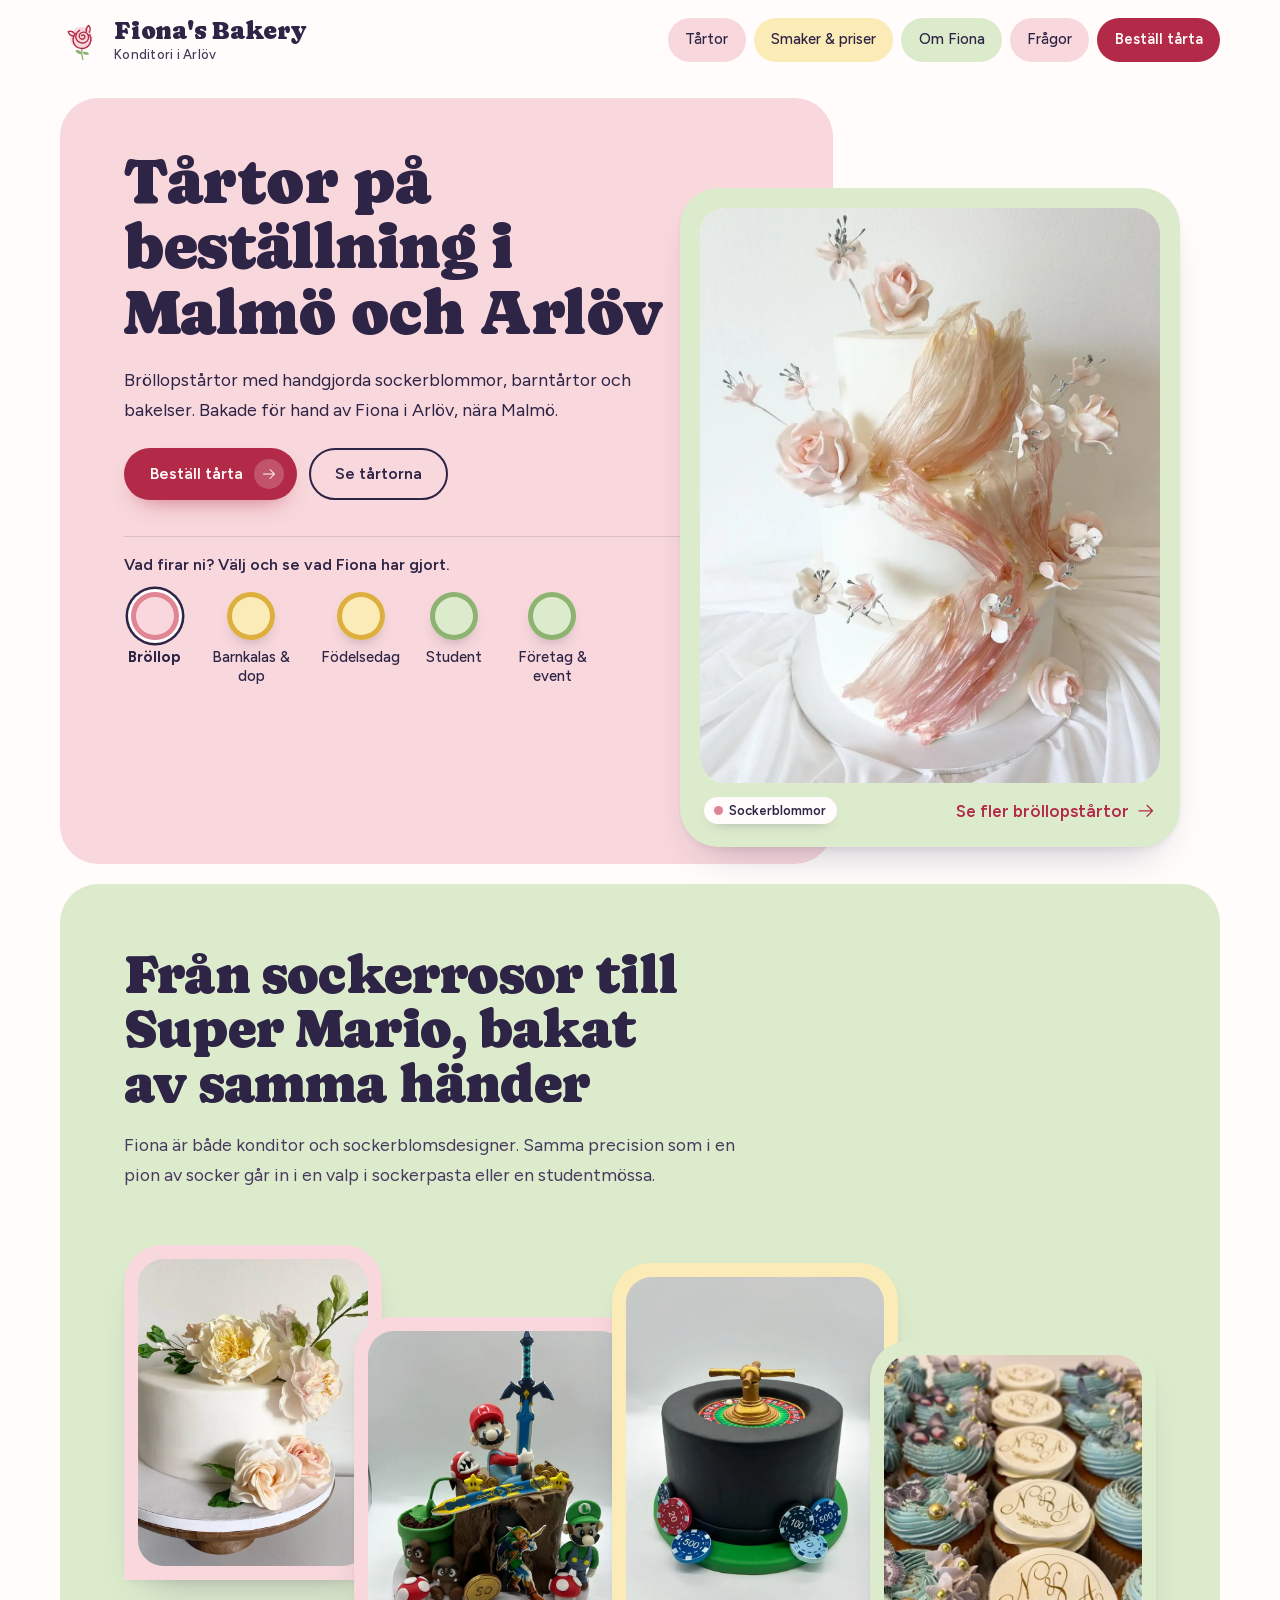
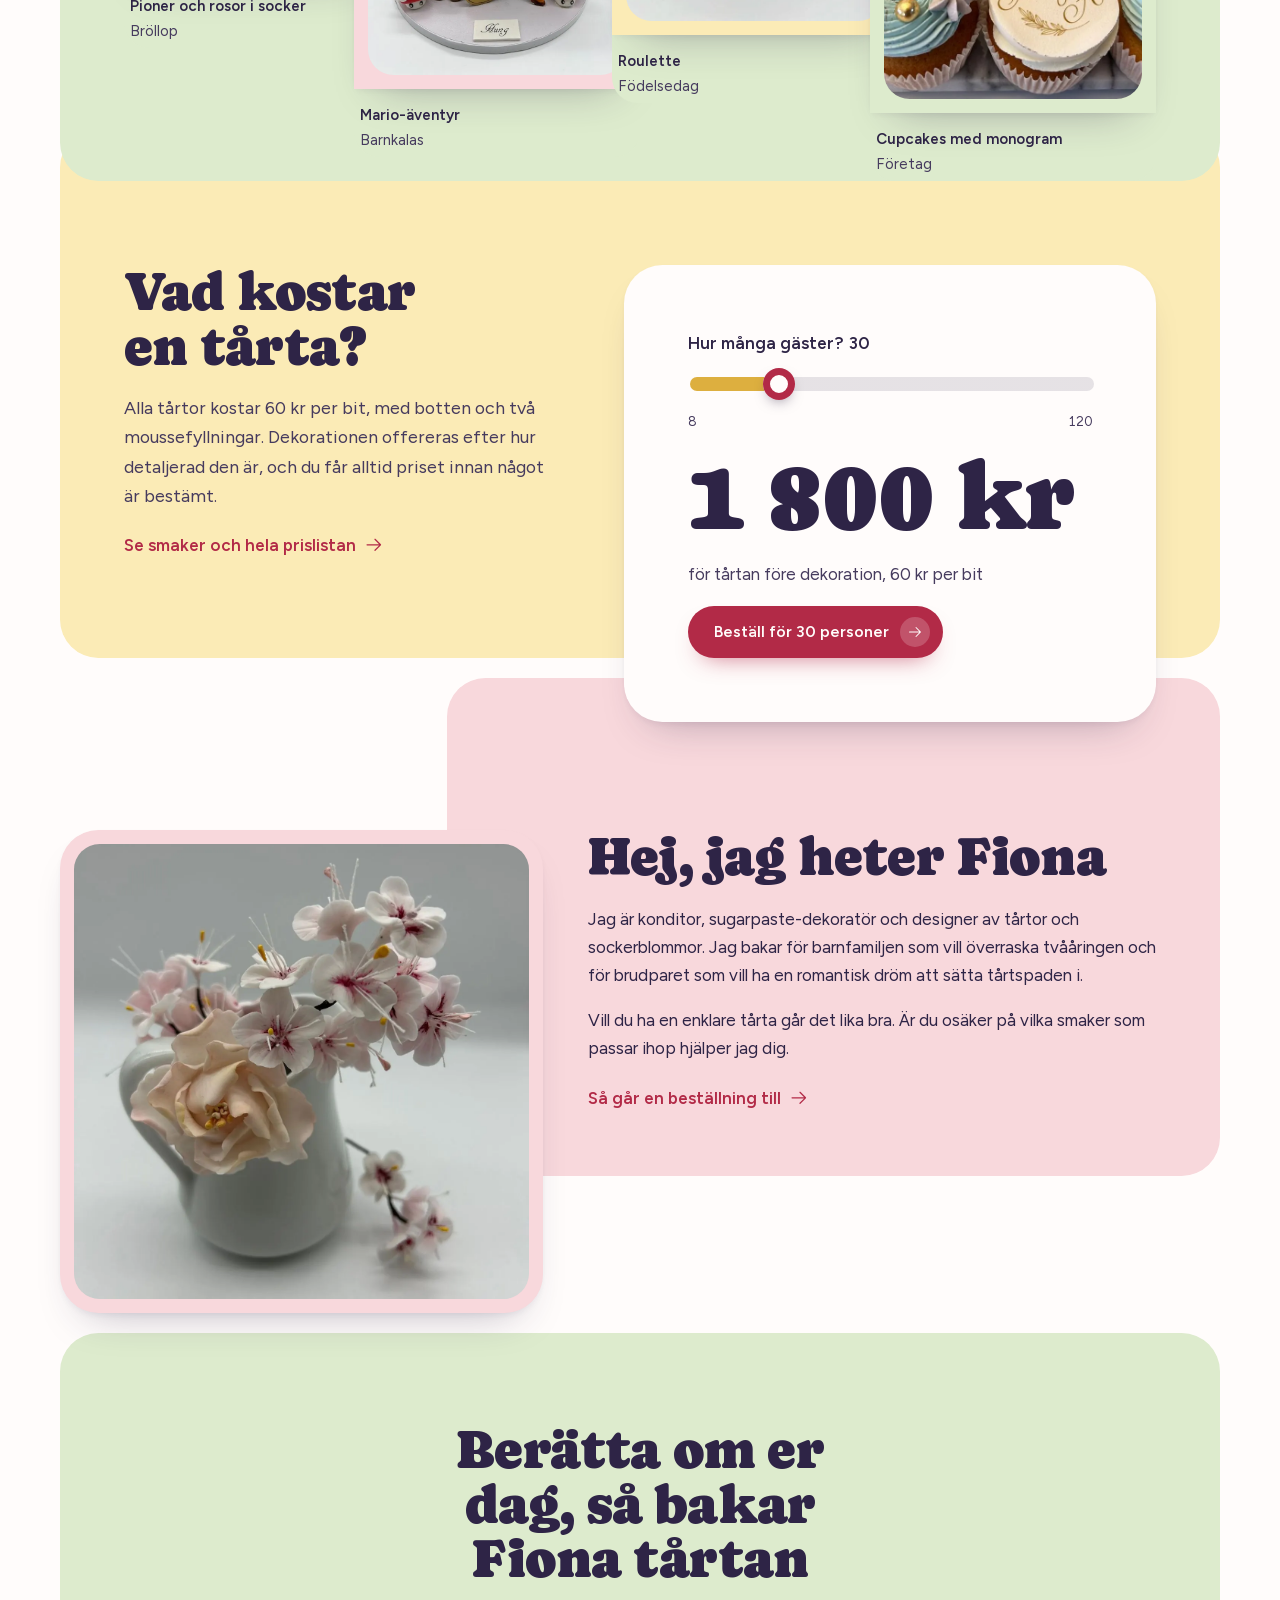
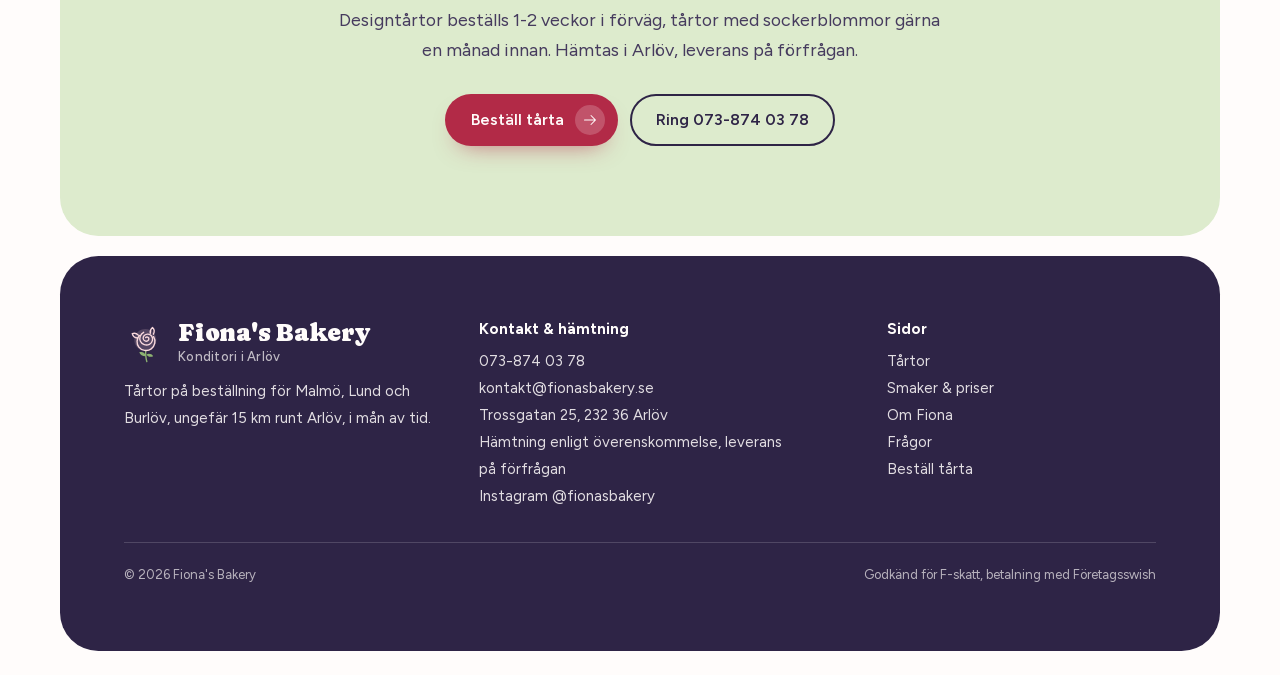
==== site/index.html @ 22844077 "Fiona's Bakery: sugarpaste redesign Static multi-page site (Swedish) for Fiona's Bakery in Arlöv: ho" ====
<!doctype html>
<html lang="sv">
<head>
<meta charset="utf-8">
<meta name="viewport" content="width=device-width, initial-scale=1, viewport-fit=cover">
<title>Tårtor på beställning i Malmö & Arlöv | Fiona's Bakery</title>
<meta name="description" content="Beställ tårta i Malmö och Arlöv. Bröllopstårtor med handgjorda sockerblommor, barntårtor, födelsedagstårtor, studenttårtor och cupcakes med logga. Från 60 kr/bit.">
<link rel="canonical" href="https://fionasbakery.se/">
<meta property="og:type" content="website">
<meta property="og:locale" content="sv_SE">
<meta property="og:site_name" content="Fiona's Bakery">
<meta property="og:title" content="Tårtor på beställning i Malmö & Arlöv | Fiona's Bakery">
<meta property="og:description" content="Beställ tårta i Malmö och Arlöv. Bröllopstårtor med handgjorda sockerblommor, barntårtor, födelsedagstårtor, studenttårtor och cupcakes med logga. Från 60 kr/bit.">
<meta property="og:image" content="https://fionasbakery.se/img/39.jpg">
<meta name="theme-color" content="#F8D8DC">
<link rel="icon" href="data:image/svg+xml,%3Csvg xmlns='http://www.w3.org/2000/svg' viewBox='0 0 64 64'%3E%3Ccircle cx='32' cy='30' r='26' fill='%23F8D8DC'/%3E%3Cpath d='M31.5 25.5c1.8-1.6 4.6-.6 4.7 1.8.1 2.6-3 4.2-5.6 3.2-3.2-1.2-3.6-5.6-1.2-8 3-3 8.4-2.6 10.8.8 2.8 4 1.2 9.8-3.2 12-4.8 2.4-11 .4-13.2-4.4-2.2-4.8 0-10.6 4.8-13M22.4 22.6c-4.2 4.6-4.6 12-.8 16.8 4.2 5.4 12.4 6.6 18 2.6 5.6-4 7-12 3.4-17.8' fill='none' stroke='%23B22A47' stroke-width='3' stroke-linecap='round'/%3E%3C/svg%3E">
<link rel="preload" href="fonts/caprasimo.woff2" as="font" type="font/woff2" crossorigin>
<link rel="stylesheet" href="css/style.css">
<script type="application/ld+json">{"@context": "https://schema.org", "@type": "Bakery", "name": "Fiona's Bakery", "description": "Konditori i Arlöv som bakar tårtor på beställning: bröllopstårtor med handgjorda sockerblommor, barntårtor, födelsedagstårtor, studenttårtor, cupcakes och cakepops.", "url": "https://fionasbakery.se/", "telephone": "+46738740378", "email": "kontakt@fionasbakery.se", "image": "https://fionasbakery.se/img/39.jpg", "founder": {"@type": "Person", "name": "Fiona Hua", "jobTitle": "Konditor och sockerblomsdesigner"}, "address": {"@type": "PostalAddress", "streetAddress": "Trossgatan 25", "postalCode": "232 36", "addressLocality": "Arlöv", "addressRegion": "Skåne län", "addressCountry": "SE"}, "areaServed": [{"@type": "City", "name": "Malmö"}, {"@type": "City", "name": "Lund"}, {"@type": "City", "name": "Arlöv"}, {"@type": "City", "name": "Burlöv"}], "priceRange": "60 kr/bit", "paymentAccepted": "Swish", "sameAs": ["https://www.instagram.com/fionasbakery/"]}</script>
</head>
<body>
<a class="skip" href="#main">Hoppa till innehållet</a>
<header class="site-head">
  <div class="wrap head-row">
    <a class="brand" href="index.html" aria-label="Fiona's Bakery, startsida"><svg class="rose-mark" viewBox="0 0 64 64" aria-hidden="true">
  <circle class="bloom" cx="31" cy="29" r="16"/>
  <path class="stem" d="M31.6 44.2c-.4 5.6.2 11.2 1.6 16.4"/>
  <path class="leaf" d="M32.2 52.6c-4.8.4-8.6-2-10-5.8 4.4-1.4 8.6.6 10 5.8zM32.6 50c3.8-1.6 7.8-.6 9.8 2.6-3.6 2-7.8 1-9.8-2.6z"/>
  <path class="petal" d="M31.5 25.5c1.8-1.6 4.6-.6 4.7 1.8.1 2.6-3 4.2-5.6 3.2-3.2-1.2-3.6-5.6-1.2-8 3-3 8.4-2.6 10.8.8 2.8 4 1.2 9.8-3.2 12-4.8 2.4-11 .4-13.2-4.4-2.2-4.8 0-10.6 4.8-13"/>
  <path class="petal" d="M22.4 22.6c-4.2 4.6-4.6 12-.8 16.8 4.2 5.4 12.4 6.6 18 2.6 5.6-4 7-12 3.4-17.8"/>
  <path class="petal" d="M42.8 20.6c1.8-3.6 1-7.4-1.4-9.6-2.6 2.2-3.8 5.4-3.2 8.6M19.6 26.2c-3.8-.4-6.8-3-7.6-6.4 3.2-1 6.6-.2 8.8 2.2"/>
</svg><span><b>Fiona's Bakery</b><small>Konditori i Arlöv</small></span></a>
    <button class="menu-btn" id="menuBtn" aria-expanded="false" aria-controls="tabs"><svg class="icon" aria-hidden="true" focusable="false" xmlns="http://www.w3.org/2000/svg" viewBox="0 0 256 256" fill="currentColor"><path d="M224,128a8,8,0,0,1-8,8H40a8,8,0,0,1,0-16H216A8,8,0,0,1,224,128ZM40,72H216a8,8,0,0,0,0-16H40a8,8,0,0,0,0,16ZM216,184H40a8,8,0,0,0,0,16H216a8,8,0,0,0,0-16Z"/></svg> Meny</button>
    <nav aria-label="Huvudmeny"><ul class="tabs" id="tabs"><li class="c-rose"><a href="tartor.html">Tårtor</a></li><li class="c-butter"><a href="smaker-priser.html">Smaker & priser</a></li><li class="c-pistachio"><a href="om-fiona.html">Om Fiona</a></li><li class="c-rose"><a href="fragor.html">Frågor</a></li><li class="c-rose"><a href="bestall.html" class="tab-order">Beställ tårta</a></li></ul></nav>
  </div>
</header>
<main id="main" tabindex="-1">

<div class="wrap">
  <div class="opening">
    <div class="words slab">
      <h1>Tårtor på beställning i Malmö och Arlöv</h1>
      <p class="lede measure">Bröllopstårtor med handgjorda sockerblommor, barntårtor och bakelser. Bakade för hand av Fiona i Arlöv, nära Malmö.</p>
      <div class="acts">
        <a class="btn btn-gel" href="bestall.html">Beställ tårta <span class="ico"><svg class="icon" aria-hidden="true" focusable="false" xmlns="http://www.w3.org/2000/svg" viewBox="0 0 256 256" fill="currentColor"><path d="M221.66,133.66l-72,72a8,8,0,0,1-11.32-11.32L196.69,136H40a8,8,0,0,1,0-16H196.69L138.34,61.66a8,8,0,0,1,11.32-11.32l72,72A8,8,0,0,1,221.66,133.66Z"/></svg></span></a>
        <a class="btn btn-line" href="tartor.html">Se tårtorna</a>
      </div>
      <div class="picker">
        <h2>Vad firar ni? Välj och se vad Fiona har gjort.</h2>
        <ul class="pots"><li><button type="button" class="pot c-rose" data-occ="brollop" aria-pressed="true"><i></i>Bröllop</button></li><li><button type="button" class="pot c-butter" data-occ="barn" aria-pressed="false"><i></i>Barnkalas & dop</button></li><li><button type="button" class="pot c-butter" data-occ="fest" aria-pressed="false"><i></i>Födelsedag</button></li><li><button type="button" class="pot c-pistachio" data-occ="student" aria-pressed="false"><i></i>Student</button></li><li><button type="button" class="pot c-pistachio" data-occ="bakelser" aria-pressed="false"><i></i>Företag & event</button></li></ul>
      </div>
    </div>
    <figure class="photo slab">
      <div class="frame">
        <img id="heroImg" data-k="39" src="img/39.webp" width="1280" height="1600" alt="Bröllopstårtor: sockerblommor från Fiona's Bakery" fetchpriority="high">
      </div>
      <figcaption class="see"><span class="tag c-rose" id="heroTag">Sockerblommor</span><a class="go" id="heroSee" href="tartor.html" data-filter="brollop"><span>Se fler bröllopstårtor</span><span class="ico"><svg class="icon" aria-hidden="true" focusable="false" xmlns="http://www.w3.org/2000/svg" viewBox="0 0 256 256" fill="currentColor"><path d="M221.66,133.66l-72,72a8,8,0,0,1-11.32-11.32L196.69,136H40a8,8,0,0,1,0-16H196.69L138.34,61.66a8,8,0,0,1,11.32-11.32l72,72A8,8,0,0,1,221.66,133.66Z"/></svg></span></a></figcaption>
    </figure>
  </div>
</div>

<section class="wrap" aria-labelledby="range-h">
 <div class="slab c-pistachio range-slab">
  <div class="range-head">
    <h2 id="range-h">Från sockerrosor till Super Mario, bakat av samma händer</h2>
    <p class="lede">Fiona är både konditor och sockerblomsdesigner. Samma precision som i en pion av socker går in i en valp i sockerpasta eller en studentmössa.</p>
  </div>
  <div class="range">
    <figure><div class="slab c-rose"><img src="img/02.webp" width="1000" height="968" alt="Bröllopstårta med pioner och rosor i socker" loading="lazy"></div><figcaption>Pioner och rosor i socker<span>Bröllop</span></figcaption></figure>
    <figure><div class="slab c-rose"><img src="img/16.webp" width="750" height="1000" alt="Barntårta med Mario-figurer i sockerpasta" loading="lazy"></div><figcaption>Mario-äventyr<span>Barnkalas</span></figcaption></figure>
    <figure><div class="slab c-butter"><img src="img/40.webp" width="800" height="1000" alt="Födelsedagstårta formad som ett roulettebord" loading="lazy"></div><figcaption>Roulette<span>Födelsedag</span></figcaption></figure>
    <figure><div class="slab c-pistachio"><img src="img/07.webp" width="1000" height="750" alt="Cupcakes med monogram till företagsevent" loading="lazy"></div><figcaption>Cupcakes med monogram<span>Företag</span></figcaption></figure>
  </div>
 </div>
</section>

<section class="wrap" aria-labelledby="calc-h">
 <div class="slab c-butter calc">
  <div>
    <h2 id="calc-h">Vad kostar en tårta?</h2>
    <p class="lede measure" style="margin-top:18px">Alla tårtor kostar 60 kr per bit, med botten och två moussefyllningar. Dekorationen offereras efter hur detaljerad den är, och du får alltid priset innan något är bestämt.</p>
    <p style="margin-top:20px"><a class="go" href="smaker-priser.html">Se smaker och hela prislistan <span class="ico"><svg class="icon" aria-hidden="true" focusable="false" xmlns="http://www.w3.org/2000/svg" viewBox="0 0 256 256" fill="currentColor"><path d="M221.66,133.66l-72,72a8,8,0,0,1-11.32-11.32L196.69,136H40a8,8,0,0,1,0-16H196.69L138.34,61.66a8,8,0,0,1,11.32-11.32l72,72A8,8,0,0,1,221.66,133.66Z"/></svg></span></a></p>
  </div>
  <div class="slab c-sugar lift meter">
    <label for="guests">Hur många gäster? <span class="num" id="guestsN">30</span></label>
    <input type="range" id="guests" min="8" max="120" step="1" value="30">
    <div class="scale num"><span>8</span><span>120</span></div>
    <div class="big" id="guestsKr" data-v="1800" aria-live="polite">1 800 kr</div>
    <p class="per">för tårtan före dekoration, 60 kr per bit</p>
    <div><a class="btn btn-gel" id="guestsGo" href="bestall.html"><span>Beställ för 30 personer</span> <span class="ico"><svg class="icon" aria-hidden="true" focusable="false" xmlns="http://www.w3.org/2000/svg" viewBox="0 0 256 256" fill="currentColor"><path d="M221.66,133.66l-72,72a8,8,0,0,1-11.32-11.32L196.69,136H40a8,8,0,0,1,0-16H196.69L138.34,61.66a8,8,0,0,1,11.32-11.32l72,72A8,8,0,0,1,221.66,133.66Z"/></svg></span></a></div>
  </div>
 </div>
</section>

<section class="wrap meet" aria-labelledby="meet-h">
  <div class="slab c-rose words">
    <h2 id="meet-h">Hej, jag heter Fiona</h2>
    <p class="measure">Jag är konditor, sugarpaste-dekoratör och designer av tårtor och sockerblommor. Jag bakar för barnfamiljen som vill överraska tvååringen och för brudparet som vill ha en romantisk dröm att sätta tårtspaden i.</p>
    <p class="measure">Vill du ha en enklare tårta går det lika bra. Är du osäker på vilka smaker som passar ihop hjälper jag dig.</p>
    <a class="go" href="om-fiona.html">Så går en beställning till <span class="ico"><svg class="icon" aria-hidden="true" focusable="false" xmlns="http://www.w3.org/2000/svg" viewBox="0 0 256 256" fill="currentColor"><path d="M221.66,133.66l-72,72a8,8,0,0,1-11.32-11.32L196.69,136H40a8,8,0,0,1,0-16H196.69L138.34,61.66a8,8,0,0,1,11.32-11.32l72,72A8,8,0,0,1,221.66,133.66Z"/></svg></span></a>
  </div>
  <div class="photo slab c-rose"><img src="img/13.webp" width="1200" height="1600" alt="Körsbärsgren och ros formade i socker av Fiona" loading="lazy"></div>
</section>

<section class="wrap close" aria-labelledby="close-h">
  <div class="slab c-pistachio">
    <h2 id="close-h">Berätta om er dag, så bakar Fiona tårtan</h2>
    <p class="lede">Designtårtor beställs 1-2 veckor i förväg, tårtor med sockerblommor gärna en månad innan. Hämtas i Arlöv, leverans på förfrågan.</p>
    <div class="acts"><a class="btn btn-gel" href="bestall.html">Beställ tårta <span class="ico"><svg class="icon" aria-hidden="true" focusable="false" xmlns="http://www.w3.org/2000/svg" viewBox="0 0 256 256" fill="currentColor"><path d="M221.66,133.66l-72,72a8,8,0,0,1-11.32-11.32L196.69,136H40a8,8,0,0,1,0-16H196.69L138.34,61.66a8,8,0,0,1,11.32-11.32l72,72A8,8,0,0,1,221.66,133.66Z"/></svg></span></a><a class="btn btn-line" href="tel:+46738740378">Ring 073-874 03 78</a></div>
  </div>
</section>

</main>
<footer class="wrap site-foot">
  <div class="slab">
    <div>
      <a class="brand" href="index.html"><svg class="rose-mark" viewBox="0 0 64 64" aria-hidden="true">
  <circle class="bloom" cx="31" cy="29" r="16"/>
  <path class="stem" d="M31.6 44.2c-.4 5.6.2 11.2 1.6 16.4"/>
  <path class="leaf" d="M32.2 52.6c-4.8.4-8.6-2-10-5.8 4.4-1.4 8.6.6 10 5.8zM32.6 50c3.8-1.6 7.8-.6 9.8 2.6-3.6 2-7.8 1-9.8-2.6z"/>
  <path class="petal" d="M31.5 25.5c1.8-1.6 4.6-.6 4.7 1.8.1 2.6-3 4.2-5.6 3.2-3.2-1.2-3.6-5.6-1.2-8 3-3 8.4-2.6 10.8.8 2.8 4 1.2 9.8-3.2 12-4.8 2.4-11 .4-13.2-4.4-2.2-4.8 0-10.6 4.8-13"/>
  <path class="petal" d="M22.4 22.6c-4.2 4.6-4.6 12-.8 16.8 4.2 5.4 12.4 6.6 18 2.6 5.6-4 7-12 3.4-17.8"/>
  <path class="petal" d="M42.8 20.6c1.8-3.6 1-7.4-1.4-9.6-2.6 2.2-3.8 5.4-3.2 8.6M19.6 26.2c-3.8-.4-6.8-3-7.6-6.4 3.2-1 6.6-.2 8.8 2.2"/>
</svg><span><b>Fiona's Bakery</b><small>Konditori i Arlöv</small></span></a>
      <p style="margin-top:14px;max-width:26em">Tårtor på beställning för Malmö, Lund och Burlöv, ungefär 15 km runt Arlöv, i mån av tid.</p>
    </div>
    <div><h2>Kontakt &amp; hämtning</h2><p><a href="tel:+46738740378">073-874 03 78</a><br><a href="mailto:kontakt@fionasbakery.se">kontakt@fionasbakery.se</a><br>Trossgatan 25, 232 36 Arlöv<br>Hämtning enligt överenskommelse, leverans på förfrågan<br><a href="https://www.instagram.com/fionasbakery/" rel="noopener" target="_blank">Instagram @fionasbakery</a></p></div>
    <div><h2>Sidor</h2><p><a href="tartor.html">Tårtor</a><br><a href="smaker-priser.html">Smaker & priser</a><br><a href="om-fiona.html">Om Fiona</a><br><a href="fragor.html">Frågor</a><br><a href="bestall.html">Beställ tårta</a></p></div>
    <p class="fine"><span>© 2026 Fiona's Bakery</span><span>Godkänd för F-skatt, betalning med Företagsswish</span></p>
  </div>
</footer>
<script src="js/main.js" defer></script>
</body>
</html>
---- site/css/style.css ----
/* Fiona's Bakery: sugarpaste world.
   Grounds are rolled paste slabs; type and actions are deep gel colour. */
@font-face{font-family:"Caprasimo";src:url(../fonts/caprasimo.woff2) format("woff2");font-weight:400;font-style:normal;font-display:swap}
@font-face{font-family:"Figtree";src:url(../fonts/figtree.woff2) format("woff2");font-weight:400 700;font-style:normal;font-display:swap}
@font-face{font-family:"Figtree";src:url(../fonts/figtree-italic.woff2) format("woff2");font-weight:400;font-style:italic;font-display:swap}
:root{
  color-scheme:light;
  /* paste slabs */
  --sugar:#FFFCFB;
  --rose:#F8D8DC;
  --butter:#FBEBB6;
  --pistachio:#DDEBCD;
  /* gel rings (a deeper drop of each paste) */
  --rose-gel:#E08595;
  --butter-gel:#DDAF3F;
  --pistachio-gel:#8DB272;
  /* ink and action */
  --plum:#2E2446;
  --plum-soft:#463B5E;
  --berry:#B22A47;
  --berry-deep:#8E1C36;
  --line:rgba(46,36,70,.14);
  --lift:0 22px 44px -26px rgba(46,36,70,.38), 0 3px 8px -4px rgba(46,36,70,.12);

  --display:"Caprasimo","Cooper Black","Georgia",serif;
  --text:"Figtree","Avenir Next","Segoe UI",system-ui,sans-serif;

  --r-slab:clamp(22px,3vw,40px);
  --r-inner:clamp(16px,2vw,26px);
  --gutter:clamp(16px,4vw,40px);
  --max:1240px;
  --ease:cubic-bezier(.16,1,.3,1);
  --tint:var(--rose);
  --tint-2:var(--pistachio);
  --fs-caption:.82rem;
  --fs-small:.94rem;
  --fs-subtitle:1.3rem;
  --r-field:14px;
  --r-layer:18px;
}
*,*::before,*::after{box-sizing:border-box}
[hidden]{display:none!important}
html{background:var(--sugar);scroll-behavior:smooth;scrollbar-color:var(--rose-gel) var(--sugar);-webkit-text-size-adjust:100%}
body{margin:0;background:var(--sugar);color:var(--plum);font:400 17px/1.65 var(--text);-webkit-font-smoothing:antialiased;caret-color:var(--berry)}
::selection{background:var(--rose);color:var(--plum)}
img{max-width:100%;height:auto;display:block}
a{color:var(--berry);text-underline-offset:.22em;text-decoration-thickness:1.5px}
a:hover{color:var(--berry-deep)}
:focus-visible{outline:2.5px solid var(--berry);outline-offset:3px;border-radius:6px}
h1,h2,h3{font-family:var(--display);font-weight:400;line-height:1.02;letter-spacing:-.015em;margin:0;text-wrap:balance;color:var(--plum)}
h1{font-size:clamp(2.6rem,6.2vw,5.4rem)}
h2{font-size:clamp(2rem,4.2vw,3.4rem)}
h3{font-size:clamp(1.35rem,2vw,1.7rem)}
p{margin:0;text-wrap:pretty}
.wrap{max-width:var(--max);margin-inline:auto;padding-inline:var(--gutter)}
.measure{max-width:36em}
.lede{font-size:clamp(1.06rem,1.4vw,1.2rem);color:var(--plum-soft)}
.num{font-variant-numeric:tabular-nums}
.icon{width:1.15em;height:1.15em;flex:none;fill:currentColor}
.sr{position:absolute;width:1px;height:1px;overflow:hidden;clip:rect(0 0 0 0);white-space:nowrap}

/* ---------- actions ---------- */
.btn{display:inline-flex;align-items:center;gap:.6em;font:600 1rem/1 var(--text);text-decoration:none;border-radius:999px;padding:1em 1.5em;border:2px solid transparent;cursor:pointer;transition:background-color .3s var(--ease),color .3s var(--ease),transform .3s var(--ease),box-shadow .3s var(--ease)}
.btn-gel{background:var(--berry);color:var(--sugar);box-shadow:0 12px 24px -14px rgba(178,42,71,.7)}
.btn-gel:hover{background:var(--berry-deep);color:var(--sugar);transform:translateY(-2px)}
.btn-line{background:transparent;color:var(--plum);border-color:var(--plum)}
.btn-line:hover{background:var(--plum);color:var(--sugar)}
.btn:disabled{opacity:.5;cursor:not-allowed;transform:none}
.btn .ico{display:grid;place-items:center;width:30px;height:30px;margin:-.45em -.8em -.45em .1em;border-radius:50%;background:rgba(255,252,251,.2);transition:transform .45s var(--ease),background-color .3s var(--ease)}
.btn .ico .icon{width:16px;height:16px}
.btn-line .ico{background:rgba(46,36,70,.08)}
.btn-line:hover .ico{background:rgba(255,252,251,.2)}
.btn:hover .ico{transform:translateX(2px) scale(1.06)}
.btn:active{transform:translateY(1px) scale(.98)}
.pot:active i{transform:scale(.94)}
.chip:active,.tabs a:active,.stepper button:active{transform:scale(.96)}
.go{display:inline-flex;align-items:center;gap:.45em;font-weight:600;text-decoration:none}
.go .ico{display:inline-grid}
.go:hover .ico{transform:translateX(3px)}
.go .ico{transition:transform .3s var(--ease)}

/* ---------- header ---------- */
.site-head{position:relative;z-index:30;padding-top:18px}
.head-row{display:flex;align-items:center;justify-content:space-between;gap:20px}
.brand{display:flex;align-items:center;gap:10px;text-decoration:none;color:var(--plum)}
.brand svg{width:44px;height:44px;flex:none}
.brand b{font:400 1.55rem/1 var(--display);letter-spacing:-.01em;display:block}
.brand small{display:block;font:500 var(--fs-caption)/1 var(--text);color:var(--plum-soft);margin-top:4px;letter-spacing:.02em}
.rose-mark .petal{fill:none;stroke:var(--berry);stroke-width:2;stroke-linecap:round;stroke-linejoin:round}
.rose-mark .leaf{fill:var(--pistachio-gel);stroke:none}
.rose-mark .stem{fill:none;stroke:var(--pistachio-gel);stroke-width:2;stroke-linecap:round}
.rose-mark .bloom{fill:var(--rose)}
.tabs{display:flex;align-items:center;gap:8px;list-style:none;margin:0;padding:0}
.tabs li{display:flex}
.tabs a{display:flex;align-items:center;min-height:44px;text-decoration:none;color:var(--plum);font-weight:500;font-size:var(--fs-small);line-height:1;padding:.8em 1.15em;border-radius:999px;background:var(--c,var(--sugar));transition:box-shadow .25s var(--ease),transform .25s var(--ease)}
.tabs a:hover{box-shadow:inset 0 0 0 2px var(--g);transform:translateY(-1px)}
.tabs a[aria-current="page"]{box-shadow:inset 0 0 0 2.5px var(--g);font-weight:700}
.tabs .tab-order{background:var(--berry);color:var(--sugar);font-weight:600}
.tabs .tab-order:hover{background:var(--berry-deep);box-shadow:none}
.tabs .tab-order[aria-current="page"]{background:var(--berry-deep);box-shadow:inset 0 0 0 2.5px var(--rose)}
.menu-btn{display:none;align-items:center;gap:8px;background:var(--sugar);border:0;box-shadow:var(--lift);border-radius:999px;padding:.75em 1.1em;font:600 var(--fs-small) var(--text);color:var(--plum);cursor:pointer}
@media (max-width:900px){
  .menu-btn{display:inline-flex}
  .tabs{display:none;position:absolute;left:var(--gutter);right:var(--gutter);top:calc(100% + 10px);flex-direction:column;align-items:stretch;border-radius:var(--r-slab);padding:12px;background:var(--sugar);box-shadow:var(--lift)}
  .tabs li{display:block}
  .tabs.open{display:flex}
  .tabs a{padding:.9em 1.1em;font-size:1.05rem}
}

/* ---------- slabs ---------- */
.slab{background:var(--c,var(--rose));border-radius:var(--r-slab);padding:clamp(24px,5vw,64px);position:relative}
.slab.lift{box-shadow:var(--lift)}
.c-rose{--c:var(--rose);--g:var(--rose-gel)}
.c-butter{--c:var(--butter);--g:var(--butter-gel)}
.c-pistachio{--c:var(--pistachio);--g:var(--pistachio-gel)}
.c-sugar{--c:var(--sugar);--g:var(--plum)}
section{margin-block:clamp(12px,1.6vw,20px)}
.seam-top{margin-top:clamp(12px,1.6vw,20px)}

/* ---------- colour pots ---------- */
.pots{display:flex;flex-wrap:wrap;gap:10px 18px;list-style:none;margin:0;padding:0}
.pot{display:flex;flex-direction:column;align-items:center;gap:8px;background:none;border:0;padding:4px;cursor:pointer;font:500 var(--fs-small)/1.25 var(--text);color:var(--plum);text-align:center;max-width:96px}
.pot i{display:block;width:48px;height:48px;border-radius:50%;background:var(--c);box-shadow:inset 0 0 0 5px var(--g),0 8px 16px -10px rgba(46,36,70,.5);transition:transform .35s var(--ease),box-shadow .35s var(--ease)}
.pot:hover i{transform:translateY(-3px)}
.pot[aria-pressed="true"] i,.pot input:checked+i{box-shadow:inset 0 0 0 5px var(--g),0 0 0 3px var(--sugar),0 0 0 5.5px var(--plum)}
.pot[aria-pressed="true"],.pot:has(input:checked){font-weight:700}
.pot input{position:absolute;opacity:0;pointer-events:none}
.pot:has(input:focus-visible) i{outline:2.5px solid var(--berry);outline-offset:6px}

/* ---------- tags ---------- */
.tag{display:inline-flex;align-items:center;gap:6px;background:var(--sugar);color:var(--plum);font:600 var(--fs-caption)/1 var(--text);padding:.55em .8em;border-radius:999px;box-shadow:0 6px 14px -10px rgba(46,36,70,.6)}
.tag::before{content:"";width:9px;height:9px;border-radius:50%;background:var(--g,var(--rose-gel))}

/* ---------- HOME: opening ---------- */
.opening{margin-top:clamp(20px,3vw,36px);display:grid;grid-template-columns:repeat(12,1fr);align-items:start}
.opening .words{grid-column:1 / span 8;min-width:0;grid-row:1;background:var(--tint);transition:background-color .7s var(--ease);padding:clamp(28px,5vw,64px);padding-right:calc(clamp(28px,4vw,56px) + 12%);padding-top:clamp(28px,4vw,52px);padding-bottom:clamp(24px,3vw,36px);min-height:100%}
.opening h1{margin-bottom:20px;font-size:clamp(2.5rem,5vw,4.4rem)}
.opening .lede{color:var(--plum)}
.opening .acts{display:flex;flex-wrap:wrap;gap:12px;margin-top:24px}
.opening .facts{display:flex;flex-wrap:wrap;gap:6px 22px;margin-top:26px;font-weight:500;font-size:var(--fs-small)}
.opening .facts span{display:inline-flex;align-items:center;gap:7px}
.opening .picker{margin-top:clamp(24px,3vw,36px);padding-top:18px;border-top:1.5px solid rgba(46,36,70,.14)}
.opening .picker h2{font:600 1rem/1.2 var(--text);letter-spacing:0;margin-bottom:14px}
.opening .photo{grid-column:7 / span 6;grid-row:1;margin-top:clamp(48px,7vw,96px);background:var(--tint-2);transition:background-color .7s var(--ease);padding:clamp(12px,1.6vw,20px);box-shadow:var(--lift);z-index:2}
.opening .photo .frame{position:relative;border-radius:var(--r-inner);overflow:hidden;aspect-ratio:4/5;background:var(--sugar)}
.opening .photo img{position:absolute;inset:0;width:100%;height:100%;object-fit:cover;transition:opacity .6s var(--ease),transform 1.2s var(--ease)}
.opening .photo img.out{opacity:0;transform:scale(1.03)}
.opening .photo .see{display:flex;justify-content:space-between;align-items:center;flex-wrap:wrap;gap:10px;padding:14px 4px 2px;font-weight:600}
@media (max-width:900px){
  .opening{grid-template-columns:minmax(0,1fr)}
  .opening .words{grid-column:1;padding-right:clamp(24px,5vw,64px);padding-bottom:120px}
  .opening .photo{grid-column:1;grid-row:2;margin:-96px 8% 0;max-width:520px;justify-self:center;width:84%}
}

/* ---------- HOME: range ---------- */
.range-slab{z-index:3;padding-bottom:0}
.range-head{display:grid;gap:18px;max-width:40rem;margin-bottom:clamp(32px,5vw,56px)}
.range{display:grid;grid-template-columns:repeat(4,minmax(0,1fr));align-items:start;margin-bottom:-72px}
.range figure{margin:0;position:relative}
.range figure:nth-child(1){z-index:1}
.range figure:nth-child(2){margin-top:72px;margin-left:-28px;z-index:2}
.range figure:nth-child(3){margin-top:18px;margin-left:-28px;z-index:3}
.range figure:nth-child(4){margin-top:96px;margin-left:-28px;z-index:4}
.range .slab{padding:14px;box-shadow:var(--lift)}
.range img{border-radius:var(--r-inner);aspect-ratio:3/4;object-fit:cover;width:100%}
.range figcaption{padding:14px 6px 4px;font-weight:600;font-size:var(--fs-small);background:var(--c);border-radius:0 0 var(--r-inner) var(--r-inner)}
.range figure .slab{border-radius:var(--r-slab) var(--r-slab) 0 0}
.range figcaption span{display:block;font-weight:400;color:var(--plum-soft);font-size:var(--fs-small)}
@media (max-width:900px){
  .range-head{grid-template-columns:minmax(0,1fr)}
  .range{grid-template-columns:1fr 1fr;gap:16px}
  .range figure:nth-child(n){margin:0}
  .range figure:nth-child(even){margin-top:40px}
}

/* ---------- HOME: slice calculator ---------- */
.calc{display:grid;grid-template-columns:.9fr 1.1fr;gap:clamp(28px,5vw,72px);align-items:start;padding-top:calc(clamp(24px,5vw,64px) + 72px);z-index:2}
.calc .meter{display:grid;gap:18px;margin-bottom:calc(-1 * clamp(96px,10vw,140px))}
.calc label{font-weight:600}
.big{font:400 clamp(3.4rem,9vw,6rem)/.95 var(--display);letter-spacing:-.02em;font-variant-numeric:tabular-nums}
.big small{font:600 1rem var(--text);letter-spacing:0;margin-left:.3em;color:var(--plum-soft)}
.calc .per{color:var(--plum-soft)}
input[type=range]{-webkit-appearance:none;appearance:none;width:100%;height:14px;border-radius:999px;background:linear-gradient(to right,var(--butter-gel) var(--p,25%),rgba(46,36,70,.12) var(--p,25%));outline-offset:6px}
input[type=range]::-webkit-slider-thumb{-webkit-appearance:none;width:32px;height:32px;border-radius:50%;background:var(--sugar);box-shadow:inset 0 0 0 7px var(--berry),0 6px 14px -6px rgba(46,36,70,.6);cursor:grab}
input[type=range]::-moz-range-thumb{width:32px;height:32px;border:0;border-radius:50%;background:var(--sugar);box-shadow:inset 0 0 0 7px var(--berry),0 6px 14px -6px rgba(46,36,70,.6);cursor:grab}
.calc .meter .scale{display:flex;justify-content:space-between;font-size:var(--fs-caption);color:var(--plum-soft)}
@media (max-width:900px){.calc{grid-template-columns:minmax(0,1fr)}}

/* ---------- HOME: Fiona ---------- */
.meet{display:grid;grid-template-columns:repeat(12,minmax(0,1fr));align-items:start}
.meet .words{grid-column:5 / span 8;grid-row:1;padding-left:calc(clamp(24px,5vw,64px) + 10%);padding-top:calc(clamp(24px,5vw,64px) + clamp(96px,10vw,140px) - 40px)}
.meet .words p+p{margin-top:1em}
.meet .words h2{margin-bottom:20px}
.meet .photo{grid-column:1 / span 5;margin-top:calc(clamp(96px,10vw,140px) + 24px);grid-row:1;z-index:2;background:var(--c);padding:14px;box-shadow:var(--lift)}
.meet .photo img{border-radius:var(--r-inner);aspect-ratio:1;object-fit:cover;width:100%}
.meet .go{margin-top:22px}
@media (max-width:900px){.calc{padding-top:calc(clamp(24px,5vw,64px) + 64px)}.calc .meter{margin-bottom:-64px}.meet{grid-template-columns:minmax(0,1fr)}.meet .words{grid-column:1;padding-left:clamp(24px,5vw,64px);padding-top:calc(clamp(24px,5vw,64px) + 64px);padding-bottom:110px}.meet .photo{grid-column:1;grid-row:2;margin:-90px auto 0;width:72%;max-width:360px}}

/* ---------- close ---------- */
.close{text-align:center}
.close .slab{padding-block:clamp(48px,7vw,96px)}
.close h2{max-width:14ch;margin-inline:auto}
.close p{margin:18px auto 0;max-width:34em}
.close .acts{display:flex;justify-content:center;flex-wrap:wrap;gap:12px;margin-top:30px}

/* ---------- inner page head ---------- */
.page-head{margin-top:clamp(20px,3vw,36px)}
.page-head .slab{display:grid;grid-template-columns:1.2fr .8fr;gap:24px 48px;align-items:end;transition:background-color .7s var(--ease)}
.page-head .lede{color:var(--plum)}
@media (max-width:900px){.page-head .slab{grid-template-columns:minmax(0,1fr)}}

/* ---------- gallery ---------- */
.filters{margin-top:28px}
.grid{grid-column:1 / -1;display:grid;grid-template-columns:repeat(auto-fill,minmax(min(100%,230px),1fr));grid-auto-flow:dense;gap:clamp(12px,1.6vw,20px);margin-top:clamp(28px,4vw,48px)}
.tile{margin:0;display:flex;flex-direction:column;gap:10px;min-width:0}
.tile .frame{position:relative;aspect-ratio:1;border-radius:var(--r-inner);overflow:hidden;background:var(--c);flex:1 0 auto}
.tile.wide .frame{aspect-ratio:auto;min-height:0}
.tile.wide{grid-column:span 2;grid-row:span 2}
.tile button{all:unset;position:absolute;inset:0;cursor:zoom-in}
.tile button{z-index:1}
.tile button:focus-visible{outline:3px solid var(--berry);outline-offset:-3px;border-radius:var(--r-inner)}
.tile img{width:100%;height:100%;object-fit:cover;transition:transform .9s var(--ease)}
.tile:hover img{transform:scale(1.04)}
.tile figcaption{display:flex;justify-content:space-between;align-items:center;gap:8px;flex-wrap:wrap;padding-inline:2px}
.tile .name{font:600 var(--fs-small)/1.3 var(--text)}
@media (max-width:600px){.tile.wide{grid-column:span 1;grid-row:span 1}.tile.wide .frame{aspect-ratio:1}}
.empty{padding:40px;text-align:center;color:var(--plum-soft)}

/* lightbox */
.lb{position:fixed;inset:0;z-index:60;background:rgba(255,252,251,.96);display:grid;grid-template-columns:72px 1fr 72px;align-items:center;padding:calc(env(safe-area-inset-top,0px) + 64px) 8px calc(env(safe-area-inset-bottom,0px) + 24px)}
.lb figure{margin:0;height:100%;min-height:0;display:flex;flex-direction:column;align-items:center;justify-content:center;gap:16px}
.lb img{max-height:calc(100% - 56px);max-width:100%;object-fit:contain;border-radius:var(--r-inner);box-shadow:var(--lift)}
.lb figcaption{display:flex;flex-wrap:wrap;gap:8px;justify-content:center;align-items:center;font-weight:600}
.lb .ctl{width:52px;height:52px;border-radius:50%;border:0;background:var(--sugar);box-shadow:var(--lift);color:var(--plum);display:grid;place-items:center;cursor:pointer;justify-self:center}
.lb .ctl:hover{background:var(--rose)}
.lb .ctl .icon{width:22px;height:22px}
.lb .x{position:absolute;top:calc(env(safe-area-inset-top,0px) + 12px);right:16px}
@media (max-width:640px){.lb{grid-template-columns:minmax(0,1fr)}.lb .prev,.lb .next{position:absolute;bottom:calc(env(safe-area-inset-bottom,0px) + 16px)}.lb .prev{left:20px}.lb .next{right:20px}.lb img{max-height:calc(100% - 130px)}}

/* ---------- flavours ---------- */
.builder{display:grid;grid-template-columns:.85fr 1.15fr;gap:clamp(28px,5vw,72px);align-items:start}
.section-cake{position:sticky;top:24px}
.layers{display:grid;gap:0;padding:28px 22px 0}
.layer{border-radius:var(--r-layer);padding:16px 20px;display:flex;justify-content:space-between;align-items:baseline;gap:12px;font-weight:600;box-shadow:0 10px 20px -16px rgba(46,36,70,.55);transition:background-color .5s var(--ease)}
.layer + .layer{margin-top:-6px}
.layer small{font-weight:500;color:var(--plum-soft)}
.layer.top{background:var(--sugar);border-radius:var(--r-layer) var(--r-layer) 10px 10px}
.layer.m2{background:var(--pistachio)}
.layer.sp{background:var(--butter)}
.layer.m1{background:var(--rose)}
.plate{height:16px;margin:0 -12px;border-radius:999px;background:var(--sugar);box-shadow:var(--lift)}
.section-cake p{margin-top:22px;color:var(--plum-soft);font-size:var(--fs-small)}
.choose{display:grid;gap:clamp(28px,4vw,40px)}
.choose h3{margin-bottom:14px}
.chips{display:flex;flex-wrap:wrap;gap:8px}
.chip{min-height:44px;border:0;background:var(--sugar);box-shadow:inset 0 0 0 1.5px var(--line);color:var(--plum);font:500 var(--fs-small) var(--text);padding:.65em 1em;border-radius:999px;cursor:pointer;transition:background-color .25s var(--ease),box-shadow .25s var(--ease)}
.chip:hover{box-shadow:inset 0 0 0 1.5px var(--plum)}
.chip[aria-pressed="true"]{background:var(--plum);color:var(--sugar);box-shadow:none}
.chip small{color:inherit;opacity:.75;margin-left:4px}
.price-row{--c:var(--sugar)}
.price-rows{display:grid;gap:12px;margin-top:24px}
.price-row{display:grid;grid-template-columns:1fr auto;gap:6px 24px;align-items:baseline;padding:20px 24px;border-radius:var(--r-inner);background:var(--c)}
.price-row h3{font-size:var(--fs-subtitle)}
.price-row p{grid-column:1;color:var(--plum-soft);font-size:var(--fs-small)}
.price-row .amt{grid-row:1 / span 2;grid-column:2;text-align:right;font:400 clamp(1.5rem,2.6vw,2.1rem)/1 var(--display);font-variant-numeric:tabular-nums;white-space:nowrap}
.price-row .amt small{display:block;font:500 var(--fs-caption) var(--text);color:var(--plum-soft);margin-top:6px}
@media (max-width:900px){.builder{grid-template-columns:minmax(0,1fr)}.section-cake{position:static;max-width:420px}}
@media (max-width:520px){.price-row{grid-template-columns:minmax(0,1fr)}.price-row .amt{grid-row:auto;grid-column:1;text-align:left}}

/* ---------- about ---------- */
.about{display:grid;grid-template-columns:1fr 1fr;gap:clamp(28px,5vw,72px);align-items:start}
.about .pics{display:grid;grid-template-columns:1.2fr .8fr;gap:14px;align-items:end}
.about .pics img{border-radius:var(--r-inner);object-fit:cover;width:100%}
.about .pics img:first-child{aspect-ratio:4/5}
.about .pics img:last-child{aspect-ratio:3/4;margin-bottom:-36px;box-shadow:var(--lift)}
.about .text p+p{margin-top:1em}
.steps{list-style:none;padding:0;margin:28px 0 0;display:grid;grid-template-columns:repeat(4,1fr);gap:16px}
.steps li{border-radius:var(--r-inner);background:var(--sugar);padding:24px}
.steps .n{display:grid;place-items:center;width:44px;height:44px;border-radius:50%;background:var(--sugar);box-shadow:inset 0 0 0 5px var(--g);font:400 var(--fs-subtitle) var(--display);margin-bottom:16px}
.steps h3{font-size:var(--fs-subtitle);margin-bottom:8px}
.steps p{font-size:var(--fs-small);color:var(--plum-soft)}
@media (max-width:900px){.about{grid-template-columns:minmax(0,1fr)}.about .pics img:last-child{margin-bottom:0}.steps{grid-template-columns:1fr 1fr}}
@media (max-width:520px){.steps{grid-template-columns:minmax(0,1fr)}}

/* ---------- faq ---------- */
.faq{display:grid;gap:10px;max-width:860px;margin-inline:auto}
.faq details{border-radius:var(--r-inner);background:var(--sugar);box-shadow:inset 0 0 0 1.5px var(--line);transition:background-color .3s var(--ease)}
.faq details[open]{background:var(--c);box-shadow:none}
.faq summary{list-style:none;cursor:pointer;padding:20px 60px 20px 24px;position:relative;font:400 clamp(1.15rem,1.8vw,1.35rem)/1.3 var(--display)}
.faq summary::-webkit-details-marker{display:none}
.faq summary::after{content:"";position:absolute;right:22px;top:50%;width:26px;height:26px;margin-top:-13px;border-radius:50%;background:var(--sugar) center/12px no-repeat url("data:image/svg+xml,%3Csvg xmlns='http://www.w3.org/2000/svg' viewBox='0 0 12 12'%3E%3Cpath d='M6 1v10M1 6h10' stroke='%232E2446' stroke-width='1.8' stroke-linecap='round'/%3E%3C/svg%3E");box-shadow:inset 0 0 0 1.5px var(--line);transition:transform .35s var(--ease)}
.faq details[open] summary::after{transform:rotate(45deg)}
.faq details p{padding:0 24px 22px;max-width:40em}

/* ---------- order ---------- */
.order{display:grid;grid-template-columns:1.3fr .7fr;gap:clamp(20px,3vw,32px);align-items:start;margin-top:clamp(20px,3vw,36px)}
.order-card{background:var(--tint);transition:background-color .7s var(--ease)}
.order-card h1{margin-bottom:12px}
.order-card>.lede{color:var(--plum);margin-bottom:clamp(24px,3vw,36px)}
.fs{border:0;margin:0 0 clamp(24px,3vw,32px);padding:0;min-width:0}
.fs legend,.lbl{font-weight:700;font-size:1rem;margin-bottom:12px;padding:0;display:block}
.fs legend small,.lbl small{font-weight:400;color:var(--plum-soft)}
.row2{display:grid;grid-template-columns:1fr 1fr;gap:16px}
.field{display:grid;gap:8px;align-content:start;min-width:0}
.field input,.field select,.field textarea{width:100%;min-width:0;font:500 1rem var(--text);color:var(--plum);background:var(--sugar);border:0;border-radius:var(--r-field);padding:.9em 1em;box-shadow:inset 0 0 0 1.5px rgba(46,36,70,.12);transition:box-shadow .2s}
.field input:hover,.field select:hover,.field textarea:hover{box-shadow:inset 0 0 0 1.5px rgba(46,36,70,.3)}
.field input:focus,.field select:focus,.field textarea:focus{outline:none;box-shadow:inset 0 0 0 2px var(--berry),0 0 0 4px rgba(178,42,71,.15)}
.field input::placeholder,.field textarea::placeholder{color:#6A5F80}
.field textarea{min-height:140px;resize:vertical;line-height:1.55}
.field[aria-invalid="true"] input,.field[aria-invalid="true"] select,.field[aria-invalid="true"] textarea,.field.bad input,.field.bad textarea{box-shadow:inset 0 0 0 2px var(--berry)}
.err{color:var(--berry-deep);font-size:var(--fs-small);font-weight:600}
.err:empty{display:none}
.servings{display:grid;grid-template-columns:auto 1fr;gap:12px 20px;align-items:center}
.stepper{display:inline-flex;align-items:center;background:var(--sugar);border-radius:999px;box-shadow:inset 0 0 0 1.5px rgba(46,36,70,.12);padding:4px}
.stepper button{width:44px;height:44px;border-radius:50%;border:0;background:transparent;color:var(--plum);cursor:pointer;display:grid;place-items:center}
.stepper button:hover{background:var(--rose)}
.stepper input{width:3.6em;text-align:center;border:0;background:transparent;font:400 1.5rem var(--display);color:var(--plum);font-variant-numeric:tabular-nums;-moz-appearance:textfield;padding:0}
.stepper input::-webkit-inner-spin-button,.stepper input::-webkit-outer-spin-button{-webkit-appearance:none}
.stepper input:focus{outline:none}
.stepper:focus-within{box-shadow:inset 0 0 0 2px var(--berry)}
.toggle{display:flex;gap:14px;align-items:center;cursor:pointer;font-weight:500}
.toggle input{position:absolute;opacity:0}
.toggle i{flex:none;width:52px;height:30px;border-radius:999px;background:rgba(46,36,70,.18);position:relative;transition:background-color .3s var(--ease)}
.toggle i::after{content:"";position:absolute;top:3px;left:3px;width:24px;height:24px;border-radius:50%;background:var(--sugar);box-shadow:0 2px 6px rgba(46,36,70,.3);transition:transform .3s var(--ease)}
.toggle input:checked+i{background:var(--berry)}
.toggle input:checked+i::after{transform:translateX(22px)}
.toggle input:focus-visible+i{outline:2.5px solid var(--berry);outline-offset:3px}
.band{display:flex;gap:12px;align-items:flex-start;margin-top:12px;padding:14px 16px;border-radius:var(--r-field);background:var(--sugar);font-size:var(--fs-small);font-weight:500}
.band .icon{width:20px;height:20px;margin-top:2px;color:var(--plum-soft)}
.band.warn{background:var(--berry);color:var(--sugar)}
.band.warn .icon{color:var(--sugar)}
.band.ok{background:rgba(255,252,251,.7)}
.submit-row{display:flex;flex-wrap:wrap;align-items:center;gap:16px 24px;margin-top:8px}
.submit-row p{color:var(--plum-soft);font-size:var(--fs-small);max-width:26em}
.errors{margin-top:18px;padding:16px 18px;border-radius:var(--r-field);background:var(--sugar);color:var(--berry-deep);font-weight:600}
.errors ul{margin:6px 0 0;padding-left:1.2em;font-weight:500}
.summary{position:sticky;top:24px;display:grid;gap:14px}
.summary .slab{padding:clamp(22px,3vw,32px)}
.summary .big{font-size:clamp(3rem,6vw,4.6rem)}
.summary dl{display:grid;grid-template-columns:auto 1fr;gap:8px 14px;margin:18px 0 0;font-size:var(--fs-small)}
.summary dt{color:var(--plum-soft)}
.summary dd{margin:0;font-weight:600;text-align:right}
.summary .contact{font-size:var(--fs-small);display:grid;gap:4px}
.summary .contact strong{font:400 var(--fs-subtitle) var(--display)}
.result{margin-top:clamp(20px,3vw,32px)}
.result h2{font-size:clamp(1.35rem,2vw,1.7rem)}
.result p{margin-top:8px;color:var(--plum-soft)}
.result pre{white-space:pre-wrap;font:500 var(--fs-small)/1.65 var(--text);color:var(--plum);background:var(--sugar);border-radius:var(--r-field);padding:20px;margin:18px 0;max-height:360px;overflow:auto}
.result .acts{display:flex;flex-wrap:wrap;gap:12px;align-items:center}
.status{font-weight:600;font-size:var(--fs-small)}
@media (max-width:980px){.order{grid-template-columns:minmax(0,1fr)}.summary{position:static}}
@media (max-width:560px){.row2{grid-template-columns:minmax(0,1fr)}.servings{grid-template-columns:minmax(0,1fr)}}

/* ---------- footer ---------- */
.site-foot{margin-top:clamp(12px,1.6vw,20px);padding-bottom:24px}
.site-foot .slab{--c:var(--plum);color:var(--sugar);display:grid;grid-template-columns:1.2fr 1.4fr 1fr;gap:32px}
.site-foot .brand{color:var(--sugar)}
.site-foot .brand small{color:rgba(255,252,251,.7)}
.site-foot .rose-mark .bloom{fill:rgba(248,216,220,.18)}
.site-foot .rose-mark .petal{stroke:var(--rose)}
.site-foot h2{font:700 var(--fs-small) var(--text);letter-spacing:0;color:var(--sugar);margin-bottom:10px}
.site-foot p,.site-foot a{color:rgba(255,252,251,.86);font-size:var(--fs-small);line-height:1.8}
.site-foot a{text-decoration:none}
.site-foot a:hover{color:var(--sugar);text-decoration:underline}
.site-foot .fine{grid-column:1 / -1;border-top:1px solid rgba(255,252,251,.16);padding-top:20px;font-size:var(--fs-caption);color:rgba(255,252,251,.66);display:flex;justify-content:space-between;flex-wrap:wrap;gap:8px}
@media (max-width:900px){.site-foot .slab{grid-template-columns:1fr 1fr}}
@media (max-width:520px){.site-foot .slab{grid-template-columns:minmax(0,1fr)}}

@media (prefers-reduced-motion:reduce){*,*::before,*::after{transition:none!important;animation:none!important}html{scroll-behavior:auto}}

/* ---------- phone refinements ---------- */
.brand b{white-space:nowrap}
@media (max-width:600px){
  .brand svg{width:38px;height:38px}
  .brand b{font-size:var(--fs-subtitle)}
  .pots{display:grid;grid-template-columns:repeat(auto-fill,minmax(74px,1fr));gap:14px 10px}
  .pot{max-width:none;font-size:var(--fs-caption);hyphens:auto;overflow-wrap:anywhere;padding-inline:0}
  .pot i{width:42px;height:42px;box-shadow:inset 0 0 0 4px var(--g),0 8px 16px -10px rgba(46,36,70,.5)}
  .grid{grid-template-columns:repeat(2,minmax(0,1fr));gap:10px}
  .tile .name{display:none}
  .tile .tag{font-size:var(--fs-caption);padding:.45em .6em}
  #count{justify-self:start!important}
  .opening .acts .btn{flex:1 1 auto;justify-content:center}
}

/* mobile estimate bar on the order page */
.mbar{display:none}
@media (max-width:980px){
  .mbar{display:flex;position:fixed;left:0;right:0;bottom:0;z-index:40;justify-content:space-between;align-items:center;gap:12px;padding:12px var(--gutter) calc(12px + env(safe-area-inset-bottom,0px));background:var(--butter);box-shadow:0 -12px 30px -18px rgba(46,36,70,.45);border-radius:var(--r-inner) var(--r-inner) 0 0}
  .mbar span{font-weight:600;font-size:var(--fs-small)}
  .mbar b{font:400 1.6rem/1 var(--display);font-variant-numeric:tabular-nums}
  .order-page{padding-bottom:84px}
}

/* entry: slabs below the fold rise in once, from a near-visible state */
.rise{opacity:.001;transform:translateY(28px)}
.rise.in{opacity:1;transform:none;transition:opacity .9s var(--ease),transform 1s var(--ease)}
.skip{position:absolute;left:var(--gutter);top:-60px;z-index:70;background:var(--plum);color:var(--sugar);padding:.8em 1.2em;border-radius:999px;font-weight:600;text-decoration:none}
.skip:focus,.skip:hover{top:12px;color:var(--sugar)}
main:focus{outline:none}
.fine-note{margin-top:14px;font-size:var(--fs-caption);color:var(--plum-soft)}
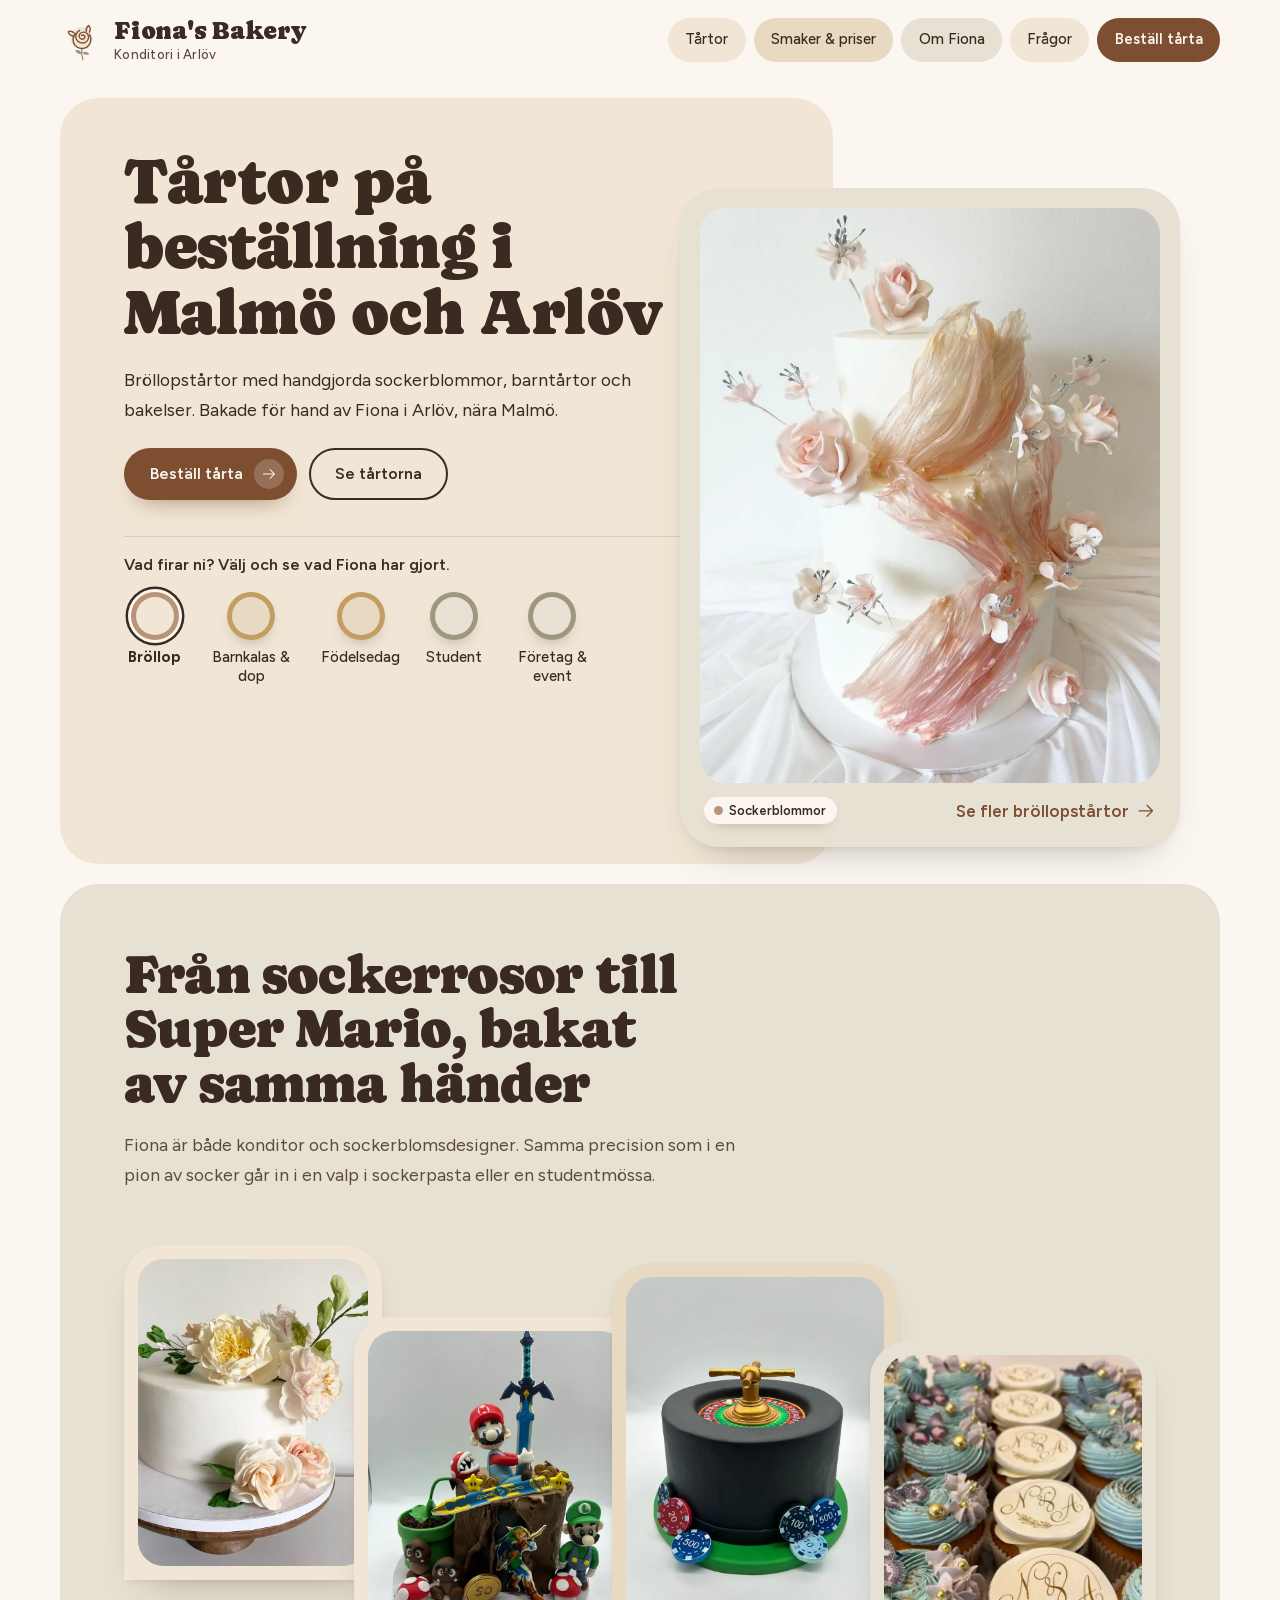
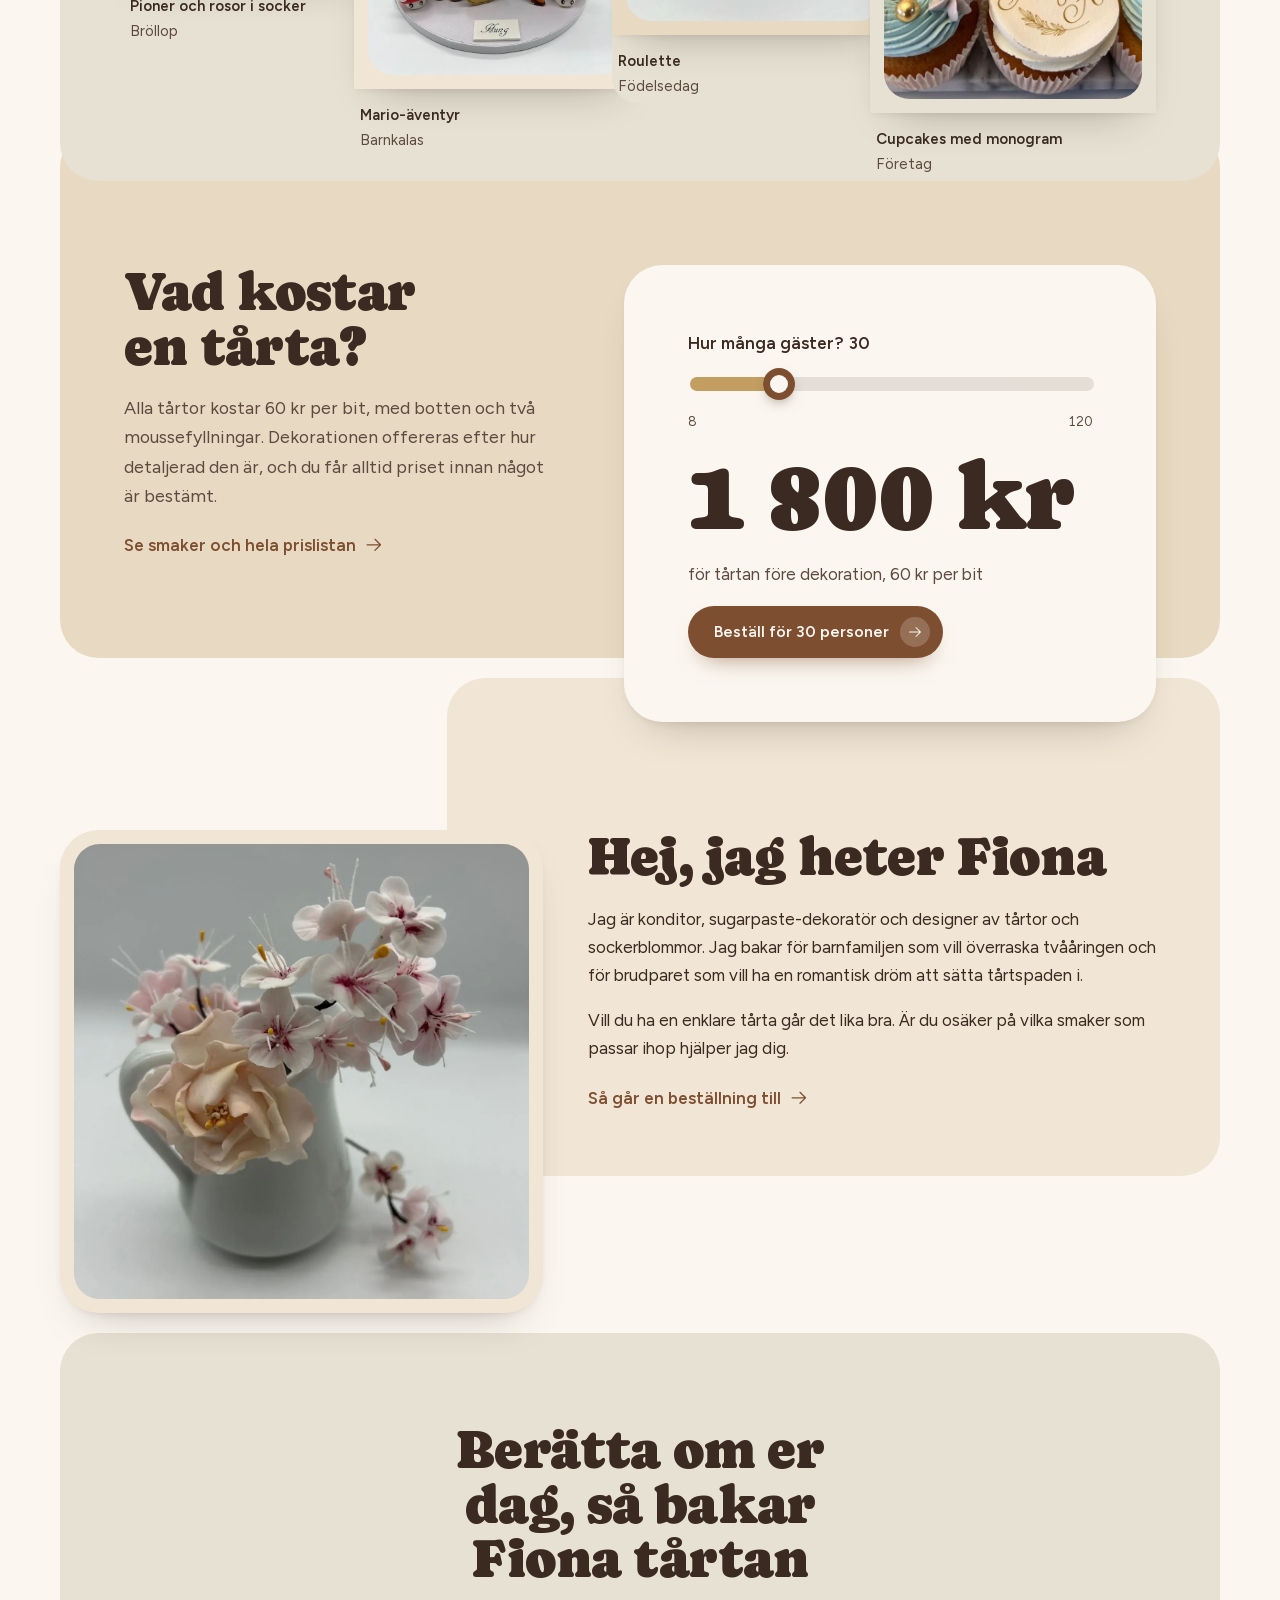
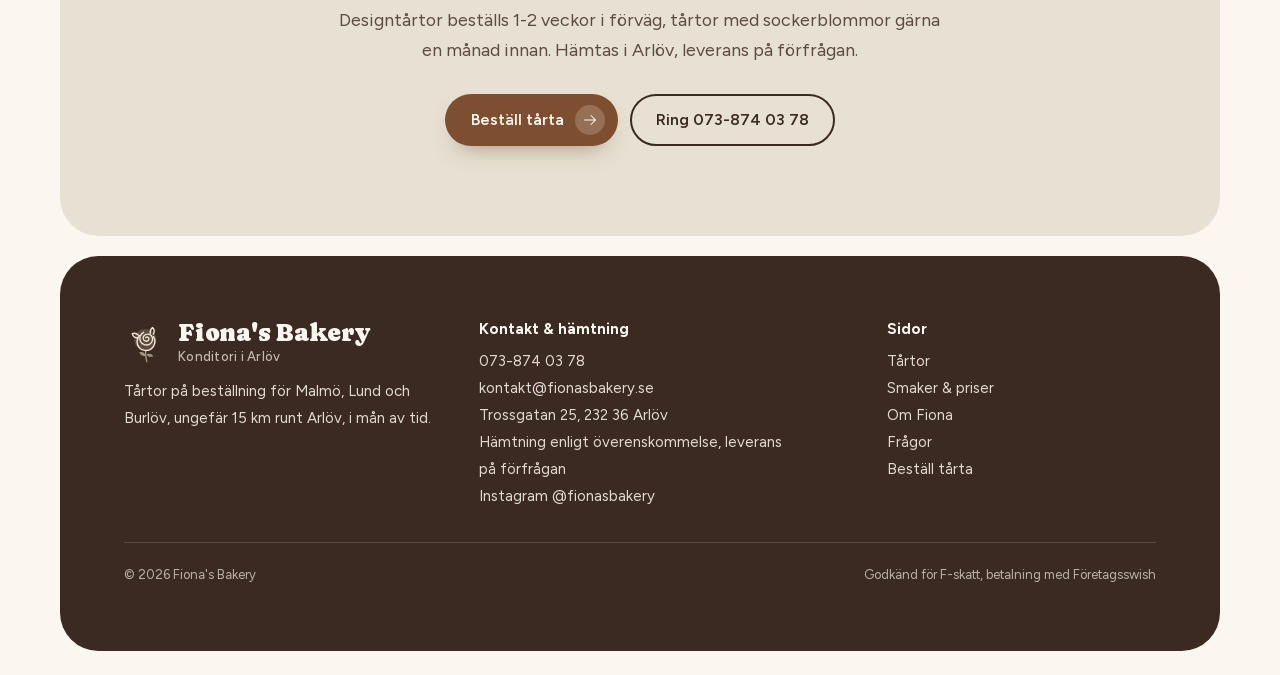
==== commit ea97df9c: "Byt färgtema till crème & choklad Sockerpasta-färgerna (rosa, smör, pistage) ersätts av crème-, sand" ====
--- a/site/index.html
+++ b/site/index.html
@@ -12,7 +12,7 @@
 <meta property="og:title" content="Tårtor på beställning i Malmö & Arlöv | Fiona's Bakery">
 <meta property="og:description" content="Beställ tårta i Malmö och Arlöv. Bröllopstårtor med handgjorda sockerblommor, barntårtor, födelsedagstårtor, studenttårtor och cupcakes med logga. Från 60 kr/bit.">
 <meta property="og:image" content="https://fionasbakery.se/img/39.jpg">
-<meta name="theme-color" content="#F8D8DC">
+<meta name="theme-color" content="#F1E6D5">
 <link rel="icon" href="data:image/svg+xml,%3Csvg xmlns='http://www.w3.org/2000/svg' viewBox='0 0 64 64'%3E%3Ccircle cx='32' cy='30' r='26' fill='%23F8D8DC'/%3E%3Cpath d='M31.5 25.5c1.8-1.6 4.6-.6 4.7 1.8.1 2.6-3 4.2-5.6 3.2-3.2-1.2-3.6-5.6-1.2-8 3-3 8.4-2.6 10.8.8 2.8 4 1.2 9.8-3.2 12-4.8 2.4-11 .4-13.2-4.4-2.2-4.8 0-10.6 4.8-13M22.4 22.6c-4.2 4.6-4.6 12-.8 16.8 4.2 5.4 12.4 6.6 18 2.6 5.6-4 7-12 3.4-17.8' fill='none' stroke='%23B22A47' stroke-width='3' stroke-linecap='round'/%3E%3C/svg%3E">
 <link rel="preload" href="fonts/caprasimo.woff2" as="font" type="font/woff2" crossorigin>
 <link rel="stylesheet" href="css/style.css">
--- a/site/css/style.css
+++ b/site/css/style.css
@@ -6,21 +6,21 @@
 :root{
   color-scheme:light;
   /* paste slabs */
-  --sugar:#FFFCFB;
-  --rose:#F8D8DC;
-  --butter:#FBEBB6;
-  --pistachio:#DDEBCD;
+  --sugar:#FBF7F0;
+  --rose:#F1E6D5;
+  --butter:#E8DAC2;
+  --pistachio:#E6E1D3;
   /* gel rings (a deeper drop of each paste) */
-  --rose-gel:#E08595;
-  --butter-gel:#DDAF3F;
-  --pistachio-gel:#8DB272;
+  --rose-gel:#B89478;
+  --butter-gel:#C29E62;
+  --pistachio-gel:#9E9780;
   /* ink and action */
-  --plum:#2E2446;
-  --plum-soft:#463B5E;
-  --berry:#B22A47;
-  --berry-deep:#8E1C36;
-  --line:rgba(46,36,70,.14);
-  --lift:0 22px 44px -26px rgba(46,36,70,.38), 0 3px 8px -4px rgba(46,36,70,.12);
+  --plum:#3B2A21;
+  --plum-soft:#5E4B40;
+  --berry:#7E4E31;
+  --berry-deep:#613A23;
+  --line:rgba(59,42,33,.14);
+  --lift:0 22px 44px -26px rgba(59,42,33,.38), 0 3px 8px -4px rgba(59,42,33,.12);
 
   --display:"Caprasimo","Cooper Black","Georgia",serif;
   --text:"Figtree","Avenir Next","Segoe UI",system-ui,sans-serif;
@@ -61,15 +61,15 @@
 
 /* ---------- actions ---------- */
 .btn{display:inline-flex;align-items:center;gap:.6em;font:600 1rem/1 var(--text);text-decoration:none;border-radius:999px;padding:1em 1.5em;border:2px solid transparent;cursor:pointer;transition:background-color .3s var(--ease),color .3s var(--ease),transform .3s var(--ease),box-shadow .3s var(--ease)}
-.btn-gel{background:var(--berry);color:var(--sugar);box-shadow:0 12px 24px -14px rgba(178,42,71,.7)}
+.btn-gel{background:var(--berry);color:var(--sugar);box-shadow:0 12px 24px -14px rgba(126,78,49,.7)}
 .btn-gel:hover{background:var(--berry-deep);color:var(--sugar);transform:translateY(-2px)}
 .btn-line{background:transparent;color:var(--plum);border-color:var(--plum)}
 .btn-line:hover{background:var(--plum);color:var(--sugar)}
 .btn:disabled{opacity:.5;cursor:not-allowed;transform:none}
-.btn .ico{display:grid;place-items:center;width:30px;height:30px;margin:-.45em -.8em -.45em .1em;border-radius:50%;background:rgba(255,252,251,.2);transition:transform .45s var(--ease),background-color .3s var(--ease)}
+.btn .ico{display:grid;place-items:center;width:30px;height:30px;margin:-.45em -.8em -.45em .1em;border-radius:50%;background:rgba(251,247,240,.2);transition:transform .45s var(--ease),background-color .3s var(--ease)}
 .btn .ico .icon{width:16px;height:16px}
-.btn-line .ico{background:rgba(46,36,70,.08)}
-.btn-line:hover .ico{background:rgba(255,252,251,.2)}
+.btn-line .ico{background:rgba(59,42,33,.08)}
+.btn-line:hover .ico{background:rgba(251,247,240,.2)}
 .btn:hover .ico{transform:translateX(2px) scale(1.06)}
 .btn:active{transform:translateY(1px) scale(.98)}
 .pot:active i{transform:scale(.94)}
@@ -120,7 +120,7 @@
 /* ---------- colour pots ---------- */
 .pots{display:flex;flex-wrap:wrap;gap:10px 18px;list-style:none;margin:0;padding:0}
 .pot{display:flex;flex-direction:column;align-items:center;gap:8px;background:none;border:0;padding:4px;cursor:pointer;font:500 var(--fs-small)/1.25 var(--text);color:var(--plum);text-align:center;max-width:96px}
-.pot i{display:block;width:48px;height:48px;border-radius:50%;background:var(--c);box-shadow:inset 0 0 0 5px var(--g),0 8px 16px -10px rgba(46,36,70,.5);transition:transform .35s var(--ease),box-shadow .35s var(--ease)}
+.pot i{display:block;width:48px;height:48px;border-radius:50%;background:var(--c);box-shadow:inset 0 0 0 5px var(--g),0 8px 16px -10px rgba(59,42,33,.5);transition:transform .35s var(--ease),box-shadow .35s var(--ease)}
 .pot:hover i{transform:translateY(-3px)}
 .pot[aria-pressed="true"] i,.pot input:checked+i{box-shadow:inset 0 0 0 5px var(--g),0 0 0 3px var(--sugar),0 0 0 5.5px var(--plum)}
 .pot[aria-pressed="true"],.pot:has(input:checked){font-weight:700}
@@ -128,7 +128,7 @@
 .pot:has(input:focus-visible) i{outline:2.5px solid var(--berry);outline-offset:6px}
 
 /* ---------- tags ---------- */
-.tag{display:inline-flex;align-items:center;gap:6px;background:var(--sugar);color:var(--plum);font:600 var(--fs-caption)/1 var(--text);padding:.55em .8em;border-radius:999px;box-shadow:0 6px 14px -10px rgba(46,36,70,.6)}
+.tag{display:inline-flex;align-items:center;gap:6px;background:var(--sugar);color:var(--plum);font:600 var(--fs-caption)/1 var(--text);padding:.55em .8em;border-radius:999px;box-shadow:0 6px 14px -10px rgba(59,42,33,.6)}
 .tag::before{content:"";width:9px;height:9px;border-radius:50%;background:var(--g,var(--rose-gel))}
 
 /* ---------- HOME: opening ---------- */
@@ -139,7 +139,7 @@
 .opening .acts{display:flex;flex-wrap:wrap;gap:12px;margin-top:24px}
 .opening .facts{display:flex;flex-wrap:wrap;gap:6px 22px;margin-top:26px;font-weight:500;font-size:var(--fs-small)}
 .opening .facts span{display:inline-flex;align-items:center;gap:7px}
-.opening .picker{margin-top:clamp(24px,3vw,36px);padding-top:18px;border-top:1.5px solid rgba(46,36,70,.14)}
+.opening .picker{margin-top:clamp(24px,3vw,36px);padding-top:18px;border-top:1.5px solid rgba(59,42,33,.14)}
 .opening .picker h2{font:600 1rem/1.2 var(--text);letter-spacing:0;margin-bottom:14px}
 .opening .photo{grid-column:7 / span 6;grid-row:1;margin-top:clamp(48px,7vw,96px);background:var(--tint-2);transition:background-color .7s var(--ease);padding:clamp(12px,1.6vw,20px);box-shadow:var(--lift);z-index:2}
 .opening .photo .frame{position:relative;border-radius:var(--r-inner);overflow:hidden;aspect-ratio:4/5;background:var(--sugar)}
@@ -180,9 +180,9 @@
 .big{font:400 clamp(3.4rem,9vw,6rem)/.95 var(--display);letter-spacing:-.02em;font-variant-numeric:tabular-nums}
 .big small{font:600 1rem var(--text);letter-spacing:0;margin-left:.3em;color:var(--plum-soft)}
 .calc .per{color:var(--plum-soft)}
-input[type=range]{-webkit-appearance:none;appearance:none;width:100%;height:14px;border-radius:999px;background:linear-gradient(to right,var(--butter-gel) var(--p,25%),rgba(46,36,70,.12) var(--p,25%));outline-offset:6px}
-input[type=range]::-webkit-slider-thumb{-webkit-appearance:none;width:32px;height:32px;border-radius:50%;background:var(--sugar);box-shadow:inset 0 0 0 7px var(--berry),0 6px 14px -6px rgba(46,36,70,.6);cursor:grab}
-input[type=range]::-moz-range-thumb{width:32px;height:32px;border:0;border-radius:50%;background:var(--sugar);box-shadow:inset 0 0 0 7px var(--berry),0 6px 14px -6px rgba(46,36,70,.6);cursor:grab}
+input[type=range]{-webkit-appearance:none;appearance:none;width:100%;height:14px;border-radius:999px;background:linear-gradient(to right,var(--butter-gel) var(--p,25%),rgba(59,42,33,.12) var(--p,25%));outline-offset:6px}
+input[type=range]::-webkit-slider-thumb{-webkit-appearance:none;width:32px;height:32px;border-radius:50%;background:var(--sugar);box-shadow:inset 0 0 0 7px var(--berry),0 6px 14px -6px rgba(59,42,33,.6);cursor:grab}
+input[type=range]::-moz-range-thumb{width:32px;height:32px;border:0;border-radius:50%;background:var(--sugar);box-shadow:inset 0 0 0 7px var(--berry),0 6px 14px -6px rgba(59,42,33,.6);cursor:grab}
 .calc .meter .scale{display:flex;justify-content:space-between;font-size:var(--fs-caption);color:var(--plum-soft)}
 @media (max-width:900px){.calc{grid-template-columns:minmax(0,1fr)}}
 
@@ -227,7 +227,7 @@
 .empty{padding:40px;text-align:center;color:var(--plum-soft)}
 
 /* lightbox */
-.lb{position:fixed;inset:0;z-index:60;background:rgba(255,252,251,.96);display:grid;grid-template-columns:72px 1fr 72px;align-items:center;padding:calc(env(safe-area-inset-top,0px) + 64px) 8px calc(env(safe-area-inset-bottom,0px) + 24px)}
+.lb{position:fixed;inset:0;z-index:60;background:rgba(251,247,240,.96);display:grid;grid-template-columns:72px 1fr 72px;align-items:center;padding:calc(env(safe-area-inset-top,0px) + 64px) 8px calc(env(safe-area-inset-bottom,0px) + 24px)}
 .lb figure{margin:0;height:100%;min-height:0;display:flex;flex-direction:column;align-items:center;justify-content:center;gap:16px}
 .lb img{max-height:calc(100% - 56px);max-width:100%;object-fit:contain;border-radius:var(--r-inner);box-shadow:var(--lift)}
 .lb figcaption{display:flex;flex-wrap:wrap;gap:8px;justify-content:center;align-items:center;font-weight:600}
@@ -241,7 +241,7 @@
 .builder{display:grid;grid-template-columns:.85fr 1.15fr;gap:clamp(28px,5vw,72px);align-items:start}
 .section-cake{position:sticky;top:24px}
 .layers{display:grid;gap:0;padding:28px 22px 0}
-.layer{border-radius:var(--r-layer);padding:16px 20px;display:flex;justify-content:space-between;align-items:baseline;gap:12px;font-weight:600;box-shadow:0 10px 20px -16px rgba(46,36,70,.55);transition:background-color .5s var(--ease)}
+.layer{border-radius:var(--r-layer);padding:16px 20px;display:flex;justify-content:space-between;align-items:baseline;gap:12px;font-weight:600;box-shadow:0 10px 20px -16px rgba(59,42,33,.55);transition:background-color .5s var(--ease)}
 .layer + .layer{margin-top:-6px}
 .layer small{font-weight:500;color:var(--plum-soft)}
 .layer.top{background:var(--sugar);border-radius:var(--r-layer) var(--r-layer) 10px 10px}
@@ -302,16 +302,16 @@
 .fs legend small,.lbl small{font-weight:400;color:var(--plum-soft)}
 .row2{display:grid;grid-template-columns:1fr 1fr;gap:16px}
 .field{display:grid;gap:8px;align-content:start;min-width:0}
-.field input,.field select,.field textarea{width:100%;min-width:0;font:500 1rem var(--text);color:var(--plum);background:var(--sugar);border:0;border-radius:var(--r-field);padding:.9em 1em;box-shadow:inset 0 0 0 1.5px rgba(46,36,70,.12);transition:box-shadow .2s}
-.field input:hover,.field select:hover,.field textarea:hover{box-shadow:inset 0 0 0 1.5px rgba(46,36,70,.3)}
-.field input:focus,.field select:focus,.field textarea:focus{outline:none;box-shadow:inset 0 0 0 2px var(--berry),0 0 0 4px rgba(178,42,71,.15)}
-.field input::placeholder,.field textarea::placeholder{color:#6A5F80}
+.field input,.field select,.field textarea{width:100%;min-width:0;font:500 1rem var(--text);color:var(--plum);background:var(--sugar);border:0;border-radius:var(--r-field);padding:.9em 1em;box-shadow:inset 0 0 0 1.5px rgba(59,42,33,.12);transition:box-shadow .2s}
+.field input:hover,.field select:hover,.field textarea:hover{box-shadow:inset 0 0 0 1.5px rgba(59,42,33,.3)}
+.field input:focus,.field select:focus,.field textarea:focus{outline:none;box-shadow:inset 0 0 0 2px var(--berry),0 0 0 4px rgba(126,78,49,.15)}
+.field input::placeholder,.field textarea::placeholder{color:#7C6C62}
 .field textarea{min-height:140px;resize:vertical;line-height:1.55}
 .field[aria-invalid="true"] input,.field[aria-invalid="true"] select,.field[aria-invalid="true"] textarea,.field.bad input,.field.bad textarea{box-shadow:inset 0 0 0 2px var(--berry)}
 .err{color:var(--berry-deep);font-size:var(--fs-small);font-weight:600}
 .err:empty{display:none}
 .servings{display:grid;grid-template-columns:auto 1fr;gap:12px 20px;align-items:center}
-.stepper{display:inline-flex;align-items:center;background:var(--sugar);border-radius:999px;box-shadow:inset 0 0 0 1.5px rgba(46,36,70,.12);padding:4px}
+.stepper{display:inline-flex;align-items:center;background:var(--sugar);border-radius:999px;box-shadow:inset 0 0 0 1.5px rgba(59,42,33,.12);padding:4px}
 .stepper button{width:44px;height:44px;border-radius:50%;border:0;background:transparent;color:var(--plum);cursor:pointer;display:grid;place-items:center}
 .stepper button:hover{background:var(--rose)}
 .stepper input{width:3.6em;text-align:center;border:0;background:transparent;font:400 1.5rem var(--display);color:var(--plum);font-variant-numeric:tabular-nums;-moz-appearance:textfield;padding:0}
@@ -320,8 +320,8 @@
 .stepper:focus-within{box-shadow:inset 0 0 0 2px var(--berry)}
 .toggle{display:flex;gap:14px;align-items:center;cursor:pointer;font-weight:500}
 .toggle input{position:absolute;opacity:0}
-.toggle i{flex:none;width:52px;height:30px;border-radius:999px;background:rgba(46,36,70,.18);position:relative;transition:background-color .3s var(--ease)}
-.toggle i::after{content:"";position:absolute;top:3px;left:3px;width:24px;height:24px;border-radius:50%;background:var(--sugar);box-shadow:0 2px 6px rgba(46,36,70,.3);transition:transform .3s var(--ease)}
+.toggle i{flex:none;width:52px;height:30px;border-radius:999px;background:rgba(59,42,33,.18);position:relative;transition:background-color .3s var(--ease)}
+.toggle i::after{content:"";position:absolute;top:3px;left:3px;width:24px;height:24px;border-radius:50%;background:var(--sugar);box-shadow:0 2px 6px rgba(59,42,33,.3);transition:transform .3s var(--ease)}
 .toggle input:checked+i{background:var(--berry)}
 .toggle input:checked+i::after{transform:translateX(22px)}
 .toggle input:focus-visible+i{outline:2.5px solid var(--berry);outline-offset:3px}
@@ -329,7 +329,7 @@
 .band .icon{width:20px;height:20px;margin-top:2px;color:var(--plum-soft)}
 .band.warn{background:var(--berry);color:var(--sugar)}
 .band.warn .icon{color:var(--sugar)}
-.band.ok{background:rgba(255,252,251,.7)}
+.band.ok{background:rgba(251,247,240,.7)}
 .submit-row{display:flex;flex-wrap:wrap;align-items:center;gap:16px 24px;margin-top:8px}
 .submit-row p{color:var(--plum-soft);font-size:var(--fs-small);max-width:26em}
 .errors{margin-top:18px;padding:16px 18px;border-radius:var(--r-field);background:var(--sugar);color:var(--berry-deep);font-weight:600}
@@ -355,14 +355,14 @@
 .site-foot{margin-top:clamp(12px,1.6vw,20px);padding-bottom:24px}
 .site-foot .slab{--c:var(--plum);color:var(--sugar);display:grid;grid-template-columns:1.2fr 1.4fr 1fr;gap:32px}
 .site-foot .brand{color:var(--sugar)}
-.site-foot .brand small{color:rgba(255,252,251,.7)}
-.site-foot .rose-mark .bloom{fill:rgba(248,216,220,.18)}
+.site-foot .brand small{color:rgba(251,247,240,.7)}
+.site-foot .rose-mark .bloom{fill:rgba(241,230,213,.18)}
 .site-foot .rose-mark .petal{stroke:var(--rose)}
 .site-foot h2{font:700 var(--fs-small) var(--text);letter-spacing:0;color:var(--sugar);margin-bottom:10px}
-.site-foot p,.site-foot a{color:rgba(255,252,251,.86);font-size:var(--fs-small);line-height:1.8}
+.site-foot p,.site-foot a{color:rgba(251,247,240,.86);font-size:var(--fs-small);line-height:1.8}
 .site-foot a{text-decoration:none}
 .site-foot a:hover{color:var(--sugar);text-decoration:underline}
-.site-foot .fine{grid-column:1 / -1;border-top:1px solid rgba(255,252,251,.16);padding-top:20px;font-size:var(--fs-caption);color:rgba(255,252,251,.66);display:flex;justify-content:space-between;flex-wrap:wrap;gap:8px}
+.site-foot .fine{grid-column:1 / -1;border-top:1px solid rgba(251,247,240,.16);padding-top:20px;font-size:var(--fs-caption);color:rgba(251,247,240,.66);display:flex;justify-content:space-between;flex-wrap:wrap;gap:8px}
 @media (max-width:900px){.site-foot .slab{grid-template-columns:1fr 1fr}}
 @media (max-width:520px){.site-foot .slab{grid-template-columns:minmax(0,1fr)}}
 
@@ -375,7 +375,7 @@
   .brand b{font-size:var(--fs-subtitle)}
   .pots{display:grid;grid-template-columns:repeat(auto-fill,minmax(74px,1fr));gap:14px 10px}
   .pot{max-width:none;font-size:var(--fs-caption);hyphens:auto;overflow-wrap:anywhere;padding-inline:0}
-  .pot i{width:42px;height:42px;box-shadow:inset 0 0 0 4px var(--g),0 8px 16px -10px rgba(46,36,70,.5)}
+  .pot i{width:42px;height:42px;box-shadow:inset 0 0 0 4px var(--g),0 8px 16px -10px rgba(59,42,33,.5)}
   .grid{grid-template-columns:repeat(2,minmax(0,1fr));gap:10px}
   .tile .name{display:none}
   .tile .tag{font-size:var(--fs-caption);padding:.45em .6em}
@@ -386,7 +386,7 @@
 /* mobile estimate bar on the order page */
 .mbar{display:none}
 @media (max-width:980px){
-  .mbar{display:flex;position:fixed;left:0;right:0;bottom:0;z-index:40;justify-content:space-between;align-items:center;gap:12px;padding:12px var(--gutter) calc(12px + env(safe-area-inset-bottom,0px));background:var(--butter);box-shadow:0 -12px 30px -18px rgba(46,36,70,.45);border-radius:var(--r-inner) var(--r-inner) 0 0}
+  .mbar{display:flex;position:fixed;left:0;right:0;bottom:0;z-index:40;justify-content:space-between;align-items:center;gap:12px;padding:12px var(--gutter) calc(12px + env(safe-area-inset-bottom,0px));background:var(--butter);box-shadow:0 -12px 30px -18px rgba(59,42,33,.45);border-radius:var(--r-inner) var(--r-inner) 0 0}
   .mbar span{font-weight:600;font-size:var(--fs-small)}
   .mbar b{font:400 1.6rem/1 var(--display);font-variant-numeric:tabular-nums}
   .order-page{padding-bottom:84px}
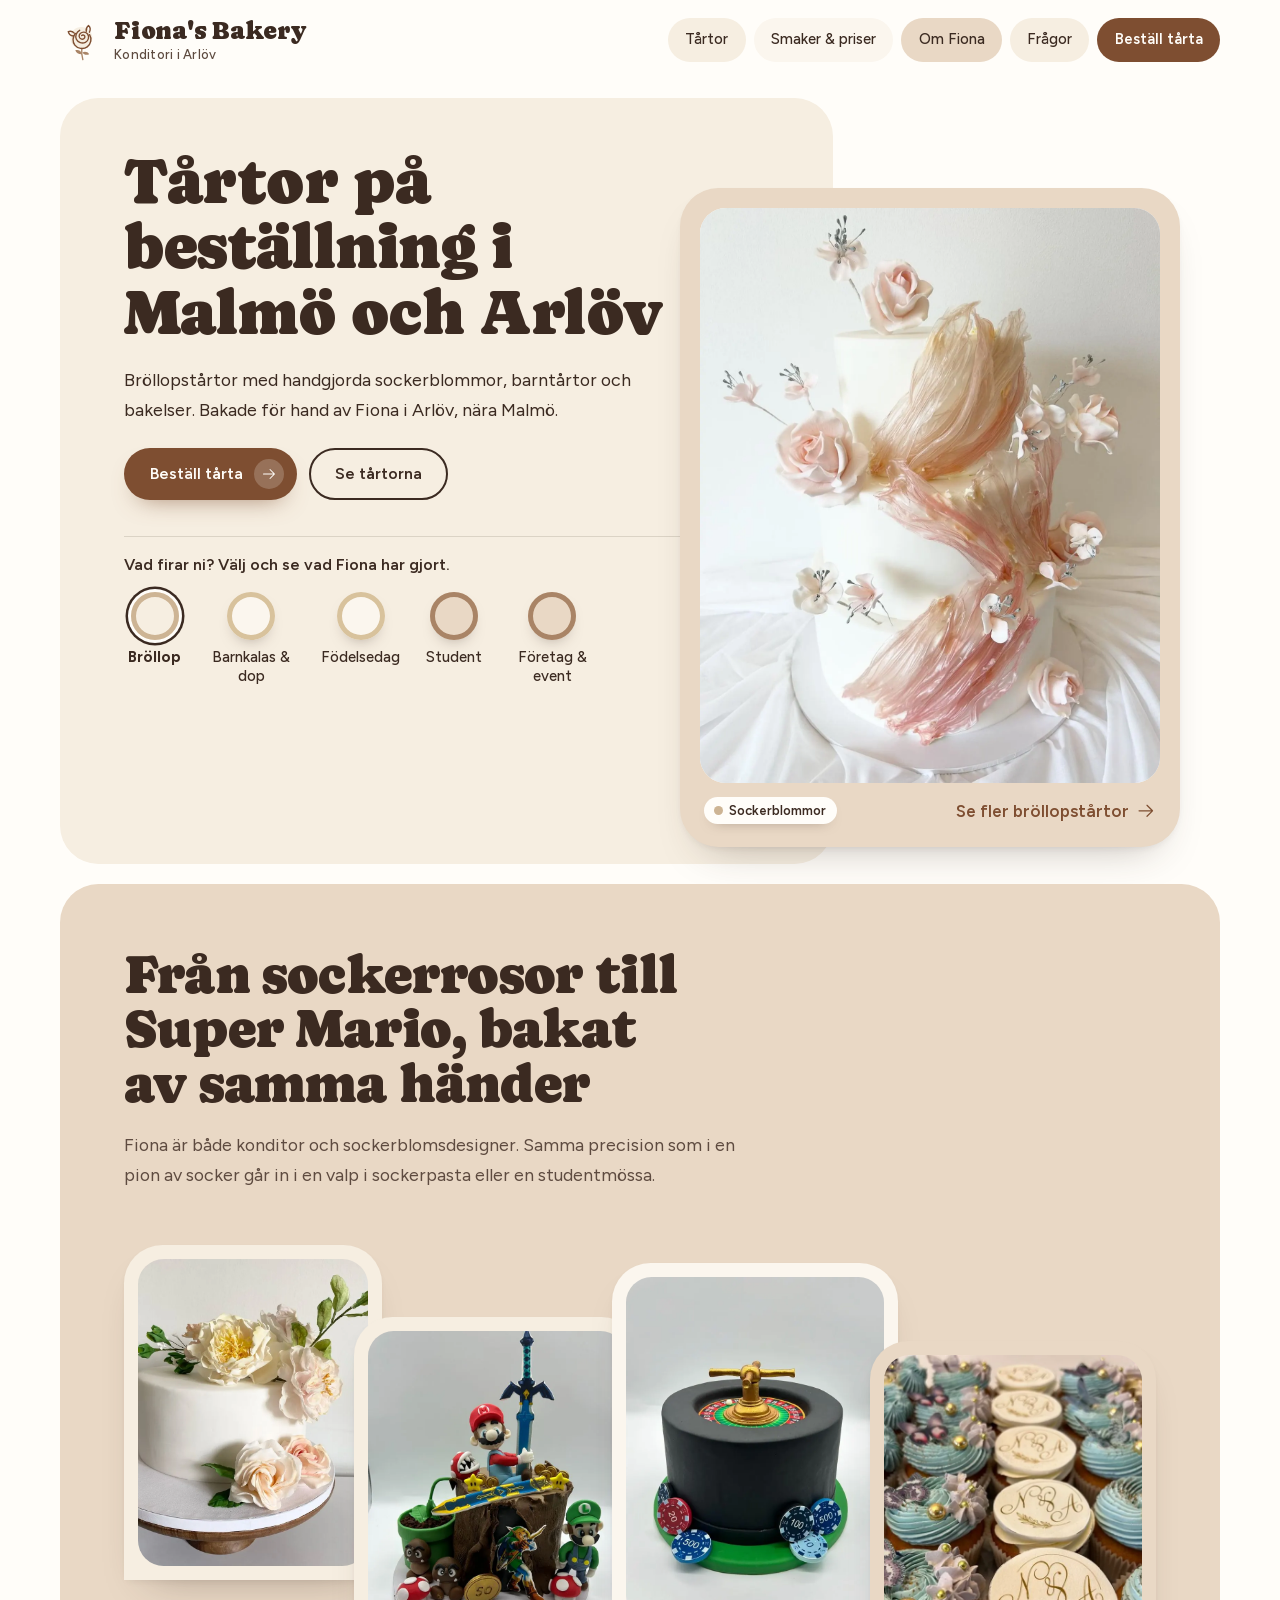
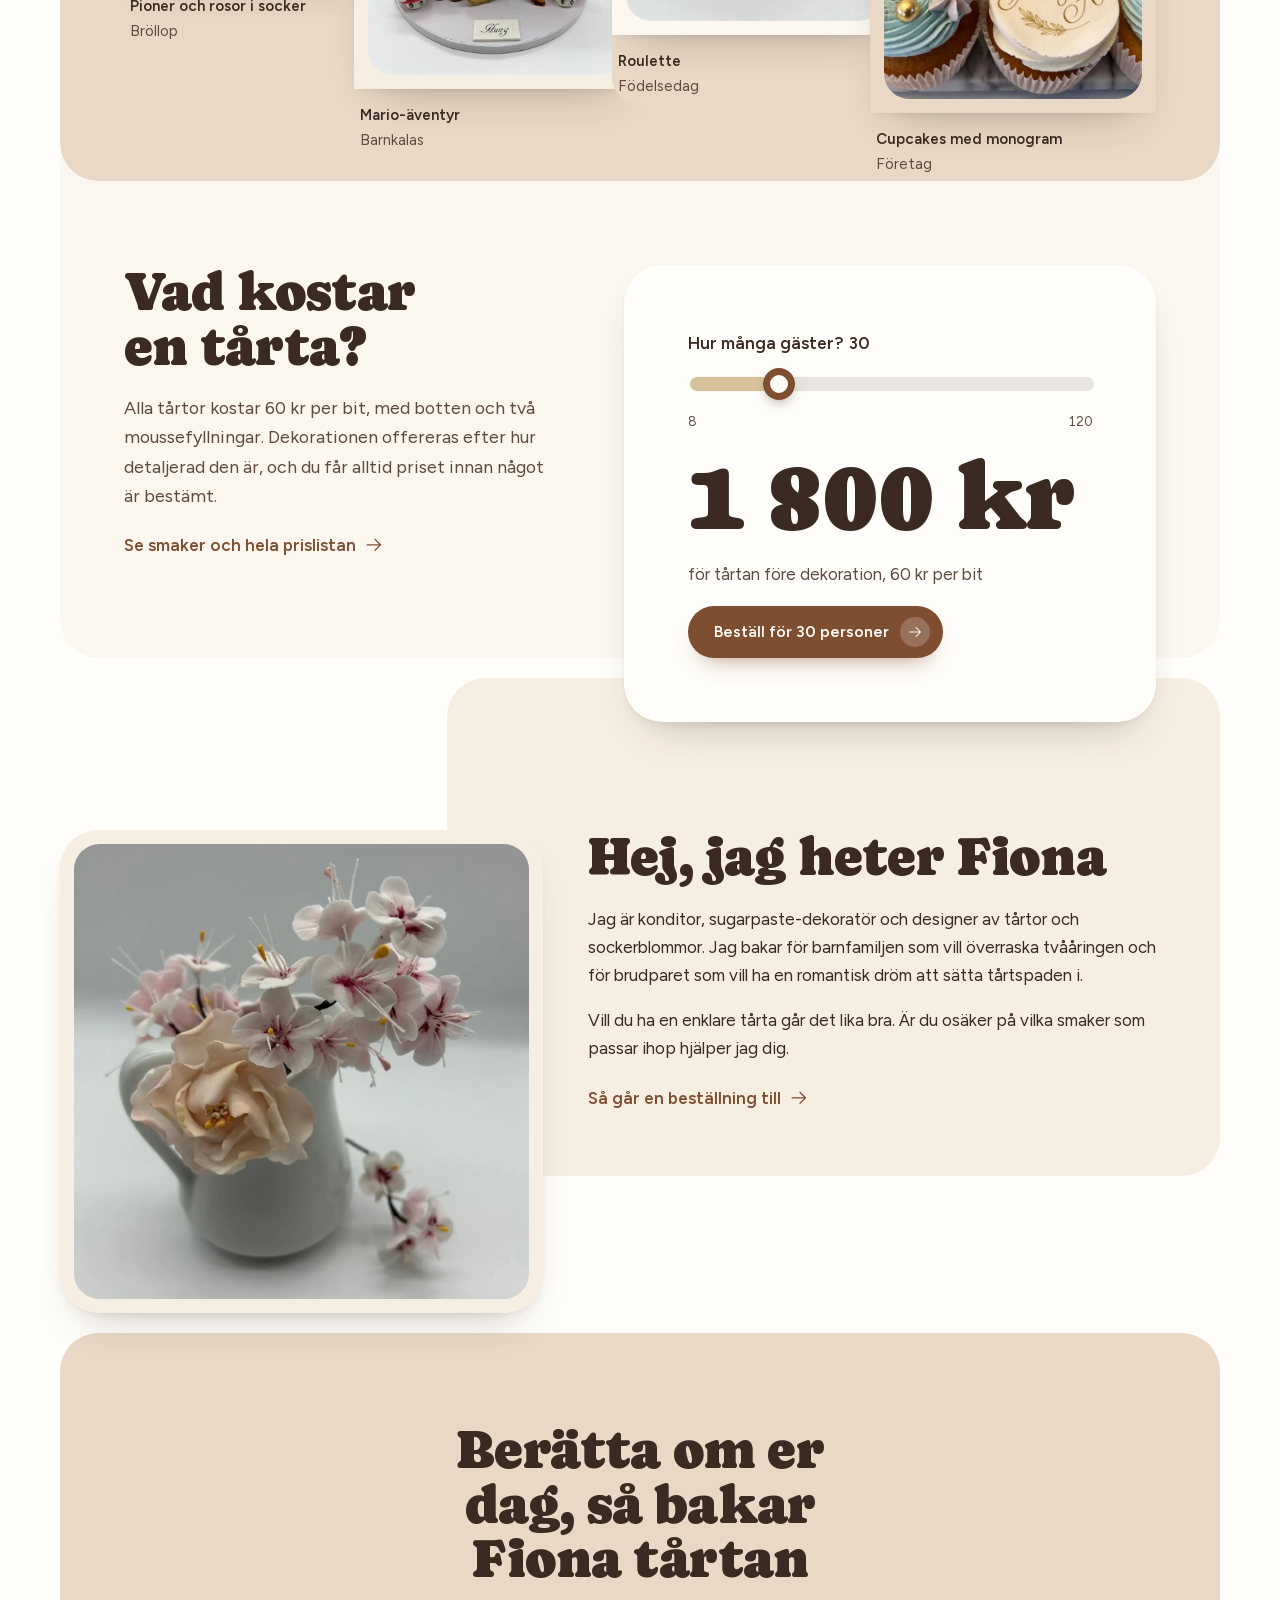
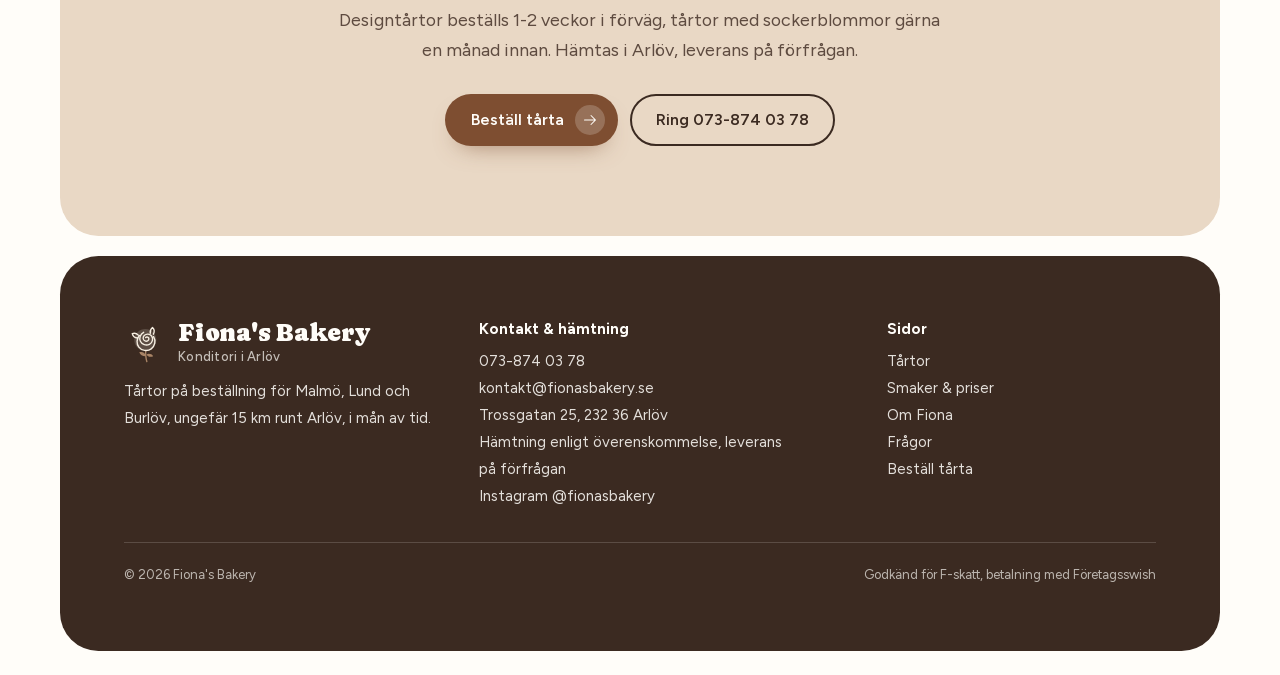
==== commit 37420493: "Ljusare tema: crème och vitt dominerar, ljus choklad i vissa rutor Co-Authored-By: Claude Opus 5.5 <" ====
--- a/site/index.html
+++ b/site/index.html
@@ -12,7 +12,7 @@
 <meta property="og:title" content="Tårtor på beställning i Malmö & Arlöv | Fiona's Bakery">
 <meta property="og:description" content="Beställ tårta i Malmö och Arlöv. Bröllopstårtor med handgjorda sockerblommor, barntårtor, födelsedagstårtor, studenttårtor och cupcakes med logga. Från 60 kr/bit.">
 <meta property="og:image" content="https://fionasbakery.se/img/39.jpg">
-<meta name="theme-color" content="#F1E6D5">
+<meta name="theme-color" content="#F6EEE1">
 <link rel="icon" href="data:image/svg+xml,%3Csvg xmlns='http://www.w3.org/2000/svg' viewBox='0 0 64 64'%3E%3Ccircle cx='32' cy='30' r='26' fill='%23F8D8DC'/%3E%3Cpath d='M31.5 25.5c1.8-1.6 4.6-.6 4.7 1.8.1 2.6-3 4.2-5.6 3.2-3.2-1.2-3.6-5.6-1.2-8 3-3 8.4-2.6 10.8.8 2.8 4 1.2 9.8-3.2 12-4.8 2.4-11 .4-13.2-4.4-2.2-4.8 0-10.6 4.8-13M22.4 22.6c-4.2 4.6-4.6 12-.8 16.8 4.2 5.4 12.4 6.6 18 2.6 5.6-4 7-12 3.4-17.8' fill='none' stroke='%23B22A47' stroke-width='3' stroke-linecap='round'/%3E%3C/svg%3E">
 <link rel="preload" href="fonts/caprasimo.woff2" as="font" type="font/woff2" crossorigin>
 <link rel="stylesheet" href="css/style.css">
--- a/site/css/style.css
+++ b/site/css/style.css
@@ -6,14 +6,14 @@
 :root{
   color-scheme:light;
   /* paste slabs */
-  --sugar:#FBF7F0;
-  --rose:#F1E6D5;
-  --butter:#E8DAC2;
-  --pistachio:#E6E1D3;
+  --sugar:#FFFDF9;
+  --rose:#F6EEE1;
+  --butter:#FBF6EE;
+  --pistachio:#E9D8C5;
   /* gel rings (a deeper drop of each paste) */
-  --rose-gel:#B89478;
-  --butter-gel:#C29E62;
-  --pistachio-gel:#9E9780;
+  --rose-gel:#CDB494;
+  --butter-gel:#D8C29C;
+  --pistachio-gel:#A98466;
   /* ink and action */
   --plum:#3B2A21;
   --plum-soft:#5E4B40;
@@ -66,10 +66,10 @@
 .btn-line{background:transparent;color:var(--plum);border-color:var(--plum)}
 .btn-line:hover{background:var(--plum);color:var(--sugar)}
 .btn:disabled{opacity:.5;cursor:not-allowed;transform:none}
-.btn .ico{display:grid;place-items:center;width:30px;height:30px;margin:-.45em -.8em -.45em .1em;border-radius:50%;background:rgba(251,247,240,.2);transition:transform .45s var(--ease),background-color .3s var(--ease)}
+.btn .ico{display:grid;place-items:center;width:30px;height:30px;margin:-.45em -.8em -.45em .1em;border-radius:50%;background:rgba(255,253,249,.2);transition:transform .45s var(--ease),background-color .3s var(--ease)}
 .btn .ico .icon{width:16px;height:16px}
 .btn-line .ico{background:rgba(59,42,33,.08)}
-.btn-line:hover .ico{background:rgba(251,247,240,.2)}
+.btn-line:hover .ico{background:rgba(255,253,249,.2)}
 .btn:hover .ico{transform:translateX(2px) scale(1.06)}
 .btn:active{transform:translateY(1px) scale(.98)}
 .pot:active i{transform:scale(.94)}
@@ -227,7 +227,7 @@
 .empty{padding:40px;text-align:center;color:var(--plum-soft)}
 
 /* lightbox */
-.lb{position:fixed;inset:0;z-index:60;background:rgba(251,247,240,.96);display:grid;grid-template-columns:72px 1fr 72px;align-items:center;padding:calc(env(safe-area-inset-top,0px) + 64px) 8px calc(env(safe-area-inset-bottom,0px) + 24px)}
+.lb{position:fixed;inset:0;z-index:60;background:rgba(255,253,249,.96);display:grid;grid-template-columns:72px 1fr 72px;align-items:center;padding:calc(env(safe-area-inset-top,0px) + 64px) 8px calc(env(safe-area-inset-bottom,0px) + 24px)}
 .lb figure{margin:0;height:100%;min-height:0;display:flex;flex-direction:column;align-items:center;justify-content:center;gap:16px}
 .lb img{max-height:calc(100% - 56px);max-width:100%;object-fit:contain;border-radius:var(--r-inner);box-shadow:var(--lift)}
 .lb figcaption{display:flex;flex-wrap:wrap;gap:8px;justify-content:center;align-items:center;font-weight:600}
@@ -329,7 +329,7 @@
 .band .icon{width:20px;height:20px;margin-top:2px;color:var(--plum-soft)}
 .band.warn{background:var(--berry);color:var(--sugar)}
 .band.warn .icon{color:var(--sugar)}
-.band.ok{background:rgba(251,247,240,.7)}
+.band.ok{background:rgba(255,253,249,.7)}
 .submit-row{display:flex;flex-wrap:wrap;align-items:center;gap:16px 24px;margin-top:8px}
 .submit-row p{color:var(--plum-soft);font-size:var(--fs-small);max-width:26em}
 .errors{margin-top:18px;padding:16px 18px;border-radius:var(--r-field);background:var(--sugar);color:var(--berry-deep);font-weight:600}
@@ -355,14 +355,14 @@
 .site-foot{margin-top:clamp(12px,1.6vw,20px);padding-bottom:24px}
 .site-foot .slab{--c:var(--plum);color:var(--sugar);display:grid;grid-template-columns:1.2fr 1.4fr 1fr;gap:32px}
 .site-foot .brand{color:var(--sugar)}
-.site-foot .brand small{color:rgba(251,247,240,.7)}
-.site-foot .rose-mark .bloom{fill:rgba(241,230,213,.18)}
+.site-foot .brand small{color:rgba(255,253,249,.7)}
+.site-foot .rose-mark .bloom{fill:rgba(246,238,225,.18)}
 .site-foot .rose-mark .petal{stroke:var(--rose)}
 .site-foot h2{font:700 var(--fs-small) var(--text);letter-spacing:0;color:var(--sugar);margin-bottom:10px}
-.site-foot p,.site-foot a{color:rgba(251,247,240,.86);font-size:var(--fs-small);line-height:1.8}
+.site-foot p,.site-foot a{color:rgba(255,253,249,.86);font-size:var(--fs-small);line-height:1.8}
 .site-foot a{text-decoration:none}
 .site-foot a:hover{color:var(--sugar);text-decoration:underline}
-.site-foot .fine{grid-column:1 / -1;border-top:1px solid rgba(251,247,240,.16);padding-top:20px;font-size:var(--fs-caption);color:rgba(251,247,240,.66);display:flex;justify-content:space-between;flex-wrap:wrap;gap:8px}
+.site-foot .fine{grid-column:1 / -1;border-top:1px solid rgba(255,253,249,.16);padding-top:20px;font-size:var(--fs-caption);color:rgba(255,253,249,.66);display:flex;justify-content:space-between;flex-wrap:wrap;gap:8px}
 @media (max-width:900px){.site-foot .slab{grid-template-columns:1fr 1fr}}
 @media (max-width:520px){.site-foot .slab{grid-template-columns:minmax(0,1fr)}}
 
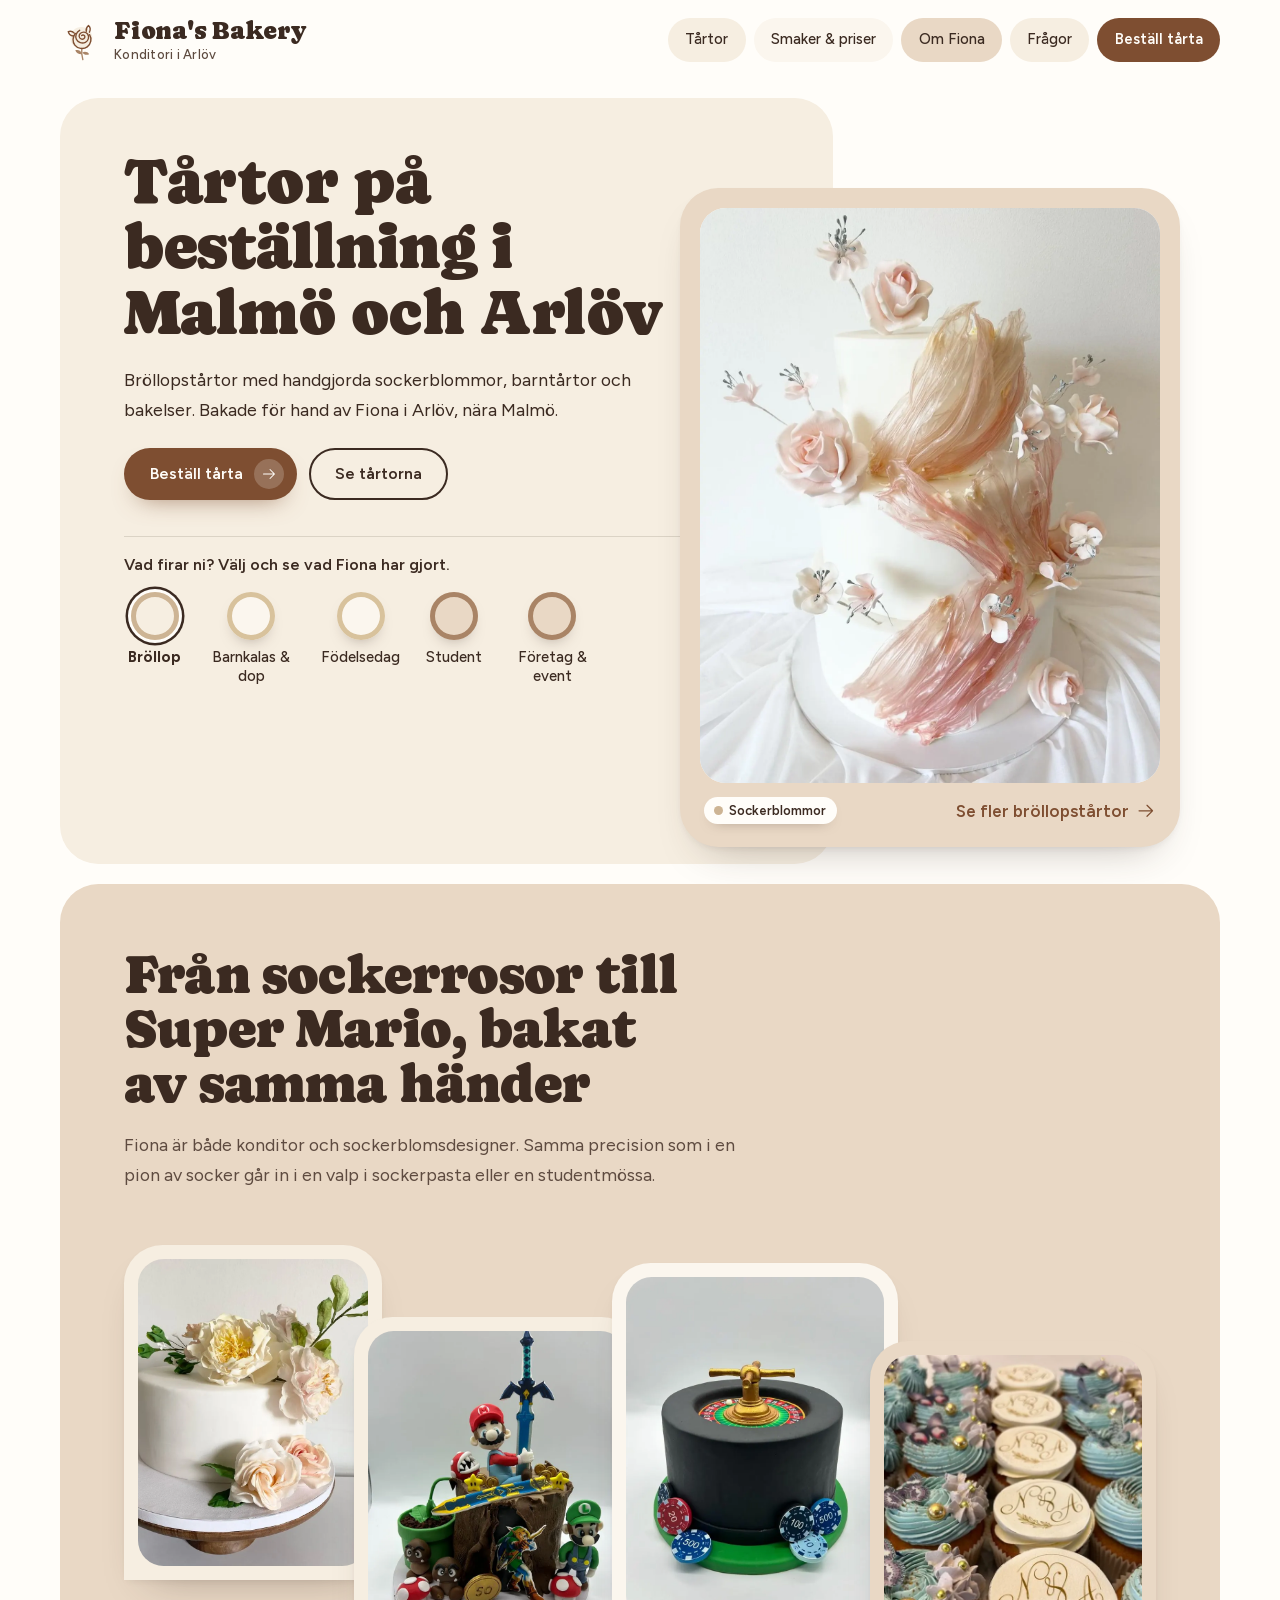
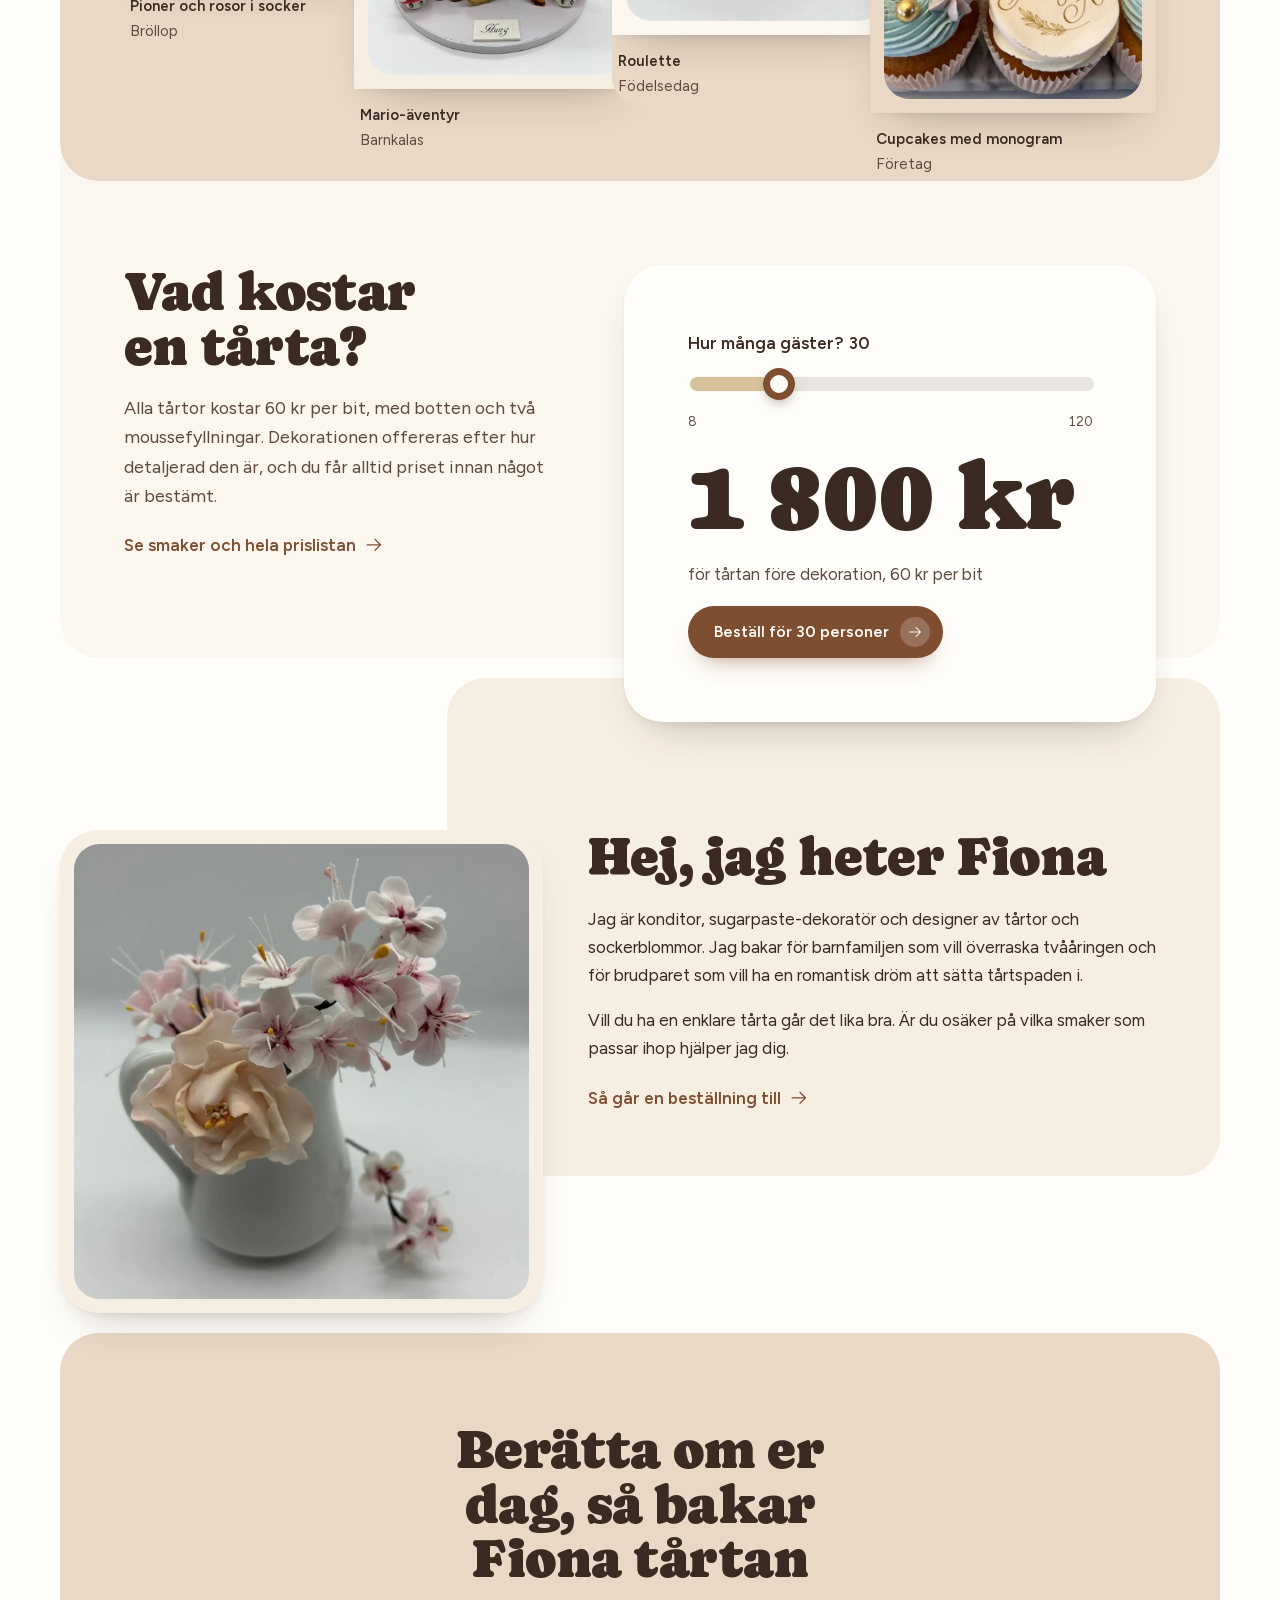
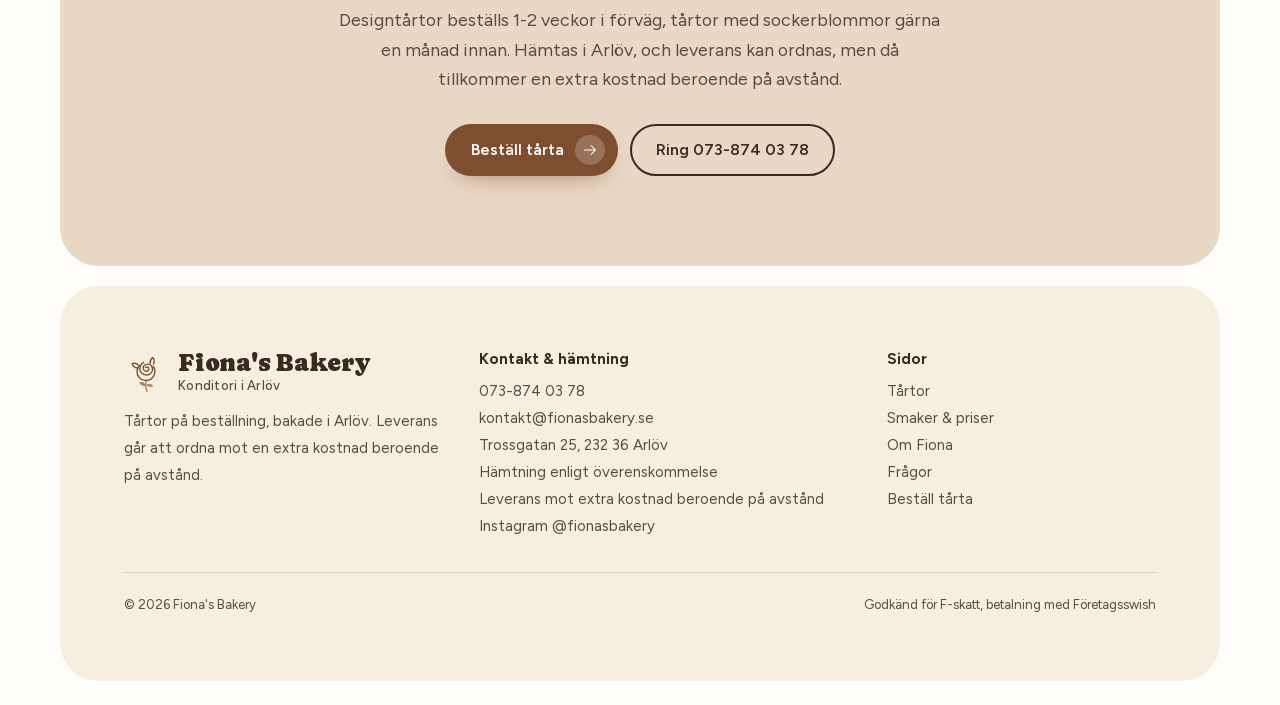
==== commit d76690f7: "Texter: bara 'Fiona', sälj till alla oavsett plats, leveranskostnad efter avstånd Tar bort efternamn" ====
--- a/site/index.html
+++ b/site/index.html
@@ -16,7 +16,7 @@
 <link rel="icon" href="data:image/svg+xml,%3Csvg xmlns='http://www.w3.org/2000/svg' viewBox='0 0 64 64'%3E%3Ccircle cx='32' cy='30' r='26' fill='%23F8D8DC'/%3E%3Cpath d='M31.5 25.5c1.8-1.6 4.6-.6 4.7 1.8.1 2.6-3 4.2-5.6 3.2-3.2-1.2-3.6-5.6-1.2-8 3-3 8.4-2.6 10.8.8 2.8 4 1.2 9.8-3.2 12-4.8 2.4-11 .4-13.2-4.4-2.2-4.8 0-10.6 4.8-13M22.4 22.6c-4.2 4.6-4.6 12-.8 16.8 4.2 5.4 12.4 6.6 18 2.6 5.6-4 7-12 3.4-17.8' fill='none' stroke='%23B22A47' stroke-width='3' stroke-linecap='round'/%3E%3C/svg%3E">
 <link rel="preload" href="fonts/caprasimo.woff2" as="font" type="font/woff2" crossorigin>
 <link rel="stylesheet" href="css/style.css">
-<script type="application/ld+json">{"@context": "https://schema.org", "@type": "Bakery", "name": "Fiona's Bakery", "description": "Konditori i Arlöv som bakar tårtor på beställning: bröllopstårtor med handgjorda sockerblommor, barntårtor, födelsedagstårtor, studenttårtor, cupcakes och cakepops.", "url": "https://fionasbakery.se/", "telephone": "+46738740378", "email": "kontakt@fionasbakery.se", "image": "https://fionasbakery.se/img/39.jpg", "founder": {"@type": "Person", "name": "Fiona Hua", "jobTitle": "Konditor och sockerblomsdesigner"}, "address": {"@type": "PostalAddress", "streetAddress": "Trossgatan 25", "postalCode": "232 36", "addressLocality": "Arlöv", "addressRegion": "Skåne län", "addressCountry": "SE"}, "areaServed": [{"@type": "City", "name": "Malmö"}, {"@type": "City", "name": "Lund"}, {"@type": "City", "name": "Arlöv"}, {"@type": "City", "name": "Burlöv"}], "priceRange": "60 kr/bit", "paymentAccepted": "Swish", "sameAs": ["https://www.instagram.com/fionasbakery/"]}</script>
+<script type="application/ld+json">{"@context": "https://schema.org", "@type": "Bakery", "name": "Fiona's Bakery", "description": "Konditori i Arlöv som bakar tårtor på beställning: bröllopstårtor med handgjorda sockerblommor, barntårtor, födelsedagstårtor, studenttårtor, cupcakes och cakepops.", "url": "https://fionasbakery.se/", "telephone": "+46738740378", "email": "kontakt@fionasbakery.se", "image": "https://fionasbakery.se/img/39.jpg", "founder": {"@type": "Person", "name": "Fiona", "jobTitle": "Konditor och sockerblomsdesigner"}, "address": {"@type": "PostalAddress", "streetAddress": "Trossgatan 25", "postalCode": "232 36", "addressLocality": "Arlöv", "addressRegion": "Skåne län", "addressCountry": "SE"}, "priceRange": "60 kr/bit", "paymentAccepted": "Swish", "sameAs": ["https://www.instagram.com/fionasbakery/"]}</script>
 </head>
 <body>
 <a class="skip" href="#main">Hoppa till innehållet</a>
@@ -105,7 +105,7 @@
 <section class="wrap close" aria-labelledby="close-h">
   <div class="slab c-pistachio">
     <h2 id="close-h">Berätta om er dag, så bakar Fiona tårtan</h2>
-    <p class="lede">Designtårtor beställs 1-2 veckor i förväg, tårtor med sockerblommor gärna en månad innan. Hämtas i Arlöv, leverans på förfrågan.</p>
+    <p class="lede">Designtårtor beställs 1-2 veckor i förväg, tårtor med sockerblommor gärna en månad innan. Hämtas i Arlöv, och leverans kan ordnas, men då tillkommer en extra kostnad beroende på avstånd.</p>
     <div class="acts"><a class="btn btn-gel" href="bestall.html">Beställ tårta <span class="ico"><svg class="icon" aria-hidden="true" focusable="false" xmlns="http://www.w3.org/2000/svg" viewBox="0 0 256 256" fill="currentColor"><path d="M221.66,133.66l-72,72a8,8,0,0,1-11.32-11.32L196.69,136H40a8,8,0,0,1,0-16H196.69L138.34,61.66a8,8,0,0,1,11.32-11.32l72,72A8,8,0,0,1,221.66,133.66Z"/></svg></span></a><a class="btn btn-line" href="tel:+46738740378">Ring 073-874 03 78</a></div>
   </div>
 </section>
@@ -122,9 +122,9 @@
   <path class="petal" d="M22.4 22.6c-4.2 4.6-4.6 12-.8 16.8 4.2 5.4 12.4 6.6 18 2.6 5.6-4 7-12 3.4-17.8"/>
   <path class="petal" d="M42.8 20.6c1.8-3.6 1-7.4-1.4-9.6-2.6 2.2-3.8 5.4-3.2 8.6M19.6 26.2c-3.8-.4-6.8-3-7.6-6.4 3.2-1 6.6-.2 8.8 2.2"/>
 </svg><span><b>Fiona's Bakery</b><small>Konditori i Arlöv</small></span></a>
-      <p style="margin-top:14px;max-width:26em">Tårtor på beställning för Malmö, Lund och Burlöv, ungefär 15 km runt Arlöv, i mån av tid.</p>
+      <p style="margin-top:14px;max-width:26em">Tårtor på beställning, bakade i Arlöv. Leverans går att ordna mot en extra kostnad beroende på avstånd.</p>
     </div>
-    <div><h2>Kontakt &amp; hämtning</h2><p><a href="tel:+46738740378">073-874 03 78</a><br><a href="mailto:kontakt@fionasbakery.se">kontakt@fionasbakery.se</a><br>Trossgatan 25, 232 36 Arlöv<br>Hämtning enligt överenskommelse, leverans på förfrågan<br><a href="https://www.instagram.com/fionasbakery/" rel="noopener" target="_blank">Instagram @fionasbakery</a></p></div>
+    <div><h2>Kontakt &amp; hämtning</h2><p><a href="tel:+46738740378">073-874 03 78</a><br><a href="mailto:kontakt@fionasbakery.se">kontakt@fionasbakery.se</a><br>Trossgatan 25, 232 36 Arlöv<br>Hämtning enligt överenskommelse<br>Leverans mot extra kostnad beroende på avstånd<br><a href="https://www.instagram.com/fionasbakery/" rel="noopener" target="_blank">Instagram @fionasbakery</a></p></div>
     <div><h2>Sidor</h2><p><a href="tartor.html">Tårtor</a><br><a href="smaker-priser.html">Smaker & priser</a><br><a href="om-fiona.html">Om Fiona</a><br><a href="fragor.html">Frågor</a><br><a href="bestall.html">Beställ tårta</a></p></div>
     <p class="fine"><span>© 2026 Fiona's Bakery</span><span>Godkänd för F-skatt, betalning med Företagsswish</span></p>
   </div>
--- a/site/css/style.css
+++ b/site/css/style.css
@@ -353,16 +353,14 @@
 
 /* ---------- footer ---------- */
 .site-foot{margin-top:clamp(12px,1.6vw,20px);padding-bottom:24px}
-.site-foot .slab{--c:var(--plum);color:var(--sugar);display:grid;grid-template-columns:1.2fr 1.4fr 1fr;gap:32px}
-.site-foot .brand{color:var(--sugar)}
-.site-foot .brand small{color:rgba(255,253,249,.7)}
-.site-foot .rose-mark .bloom{fill:rgba(246,238,225,.18)}
-.site-foot .rose-mark .petal{stroke:var(--rose)}
-.site-foot h2{font:700 var(--fs-small) var(--text);letter-spacing:0;color:var(--sugar);margin-bottom:10px}
-.site-foot p,.site-foot a{color:rgba(255,253,249,.86);font-size:var(--fs-small);line-height:1.8}
+.site-foot .slab{--c:var(--rose);color:var(--plum);display:grid;grid-template-columns:1.2fr 1.4fr 1fr;gap:32px}
+.site-foot .brand{color:var(--plum)}
+.site-foot .brand small{color:var(--plum-soft)}
+.site-foot h2{font:700 var(--fs-small) var(--text);letter-spacing:0;color:var(--plum);margin-bottom:10px}
+.site-foot p,.site-foot a{color:var(--plum-soft);font-size:var(--fs-small);line-height:1.8}
 .site-foot a{text-decoration:none}
-.site-foot a:hover{color:var(--sugar);text-decoration:underline}
-.site-foot .fine{grid-column:1 / -1;border-top:1px solid rgba(255,253,249,.16);padding-top:20px;font-size:var(--fs-caption);color:rgba(255,253,249,.66);display:flex;justify-content:space-between;flex-wrap:wrap;gap:8px}
+.site-foot a:hover{color:var(--berry);text-decoration:underline}
+.site-foot .fine{grid-column:1 / -1;border-top:1px solid var(--line);padding-top:20px;font-size:var(--fs-caption);color:var(--plum-soft);display:flex;justify-content:space-between;flex-wrap:wrap;gap:8px}
 @media (max-width:900px){.site-foot .slab{grid-template-columns:1fr 1fr}}
 @media (max-width:520px){.site-foot .slab{grid-template-columns:minmax(0,1fr)}}
 
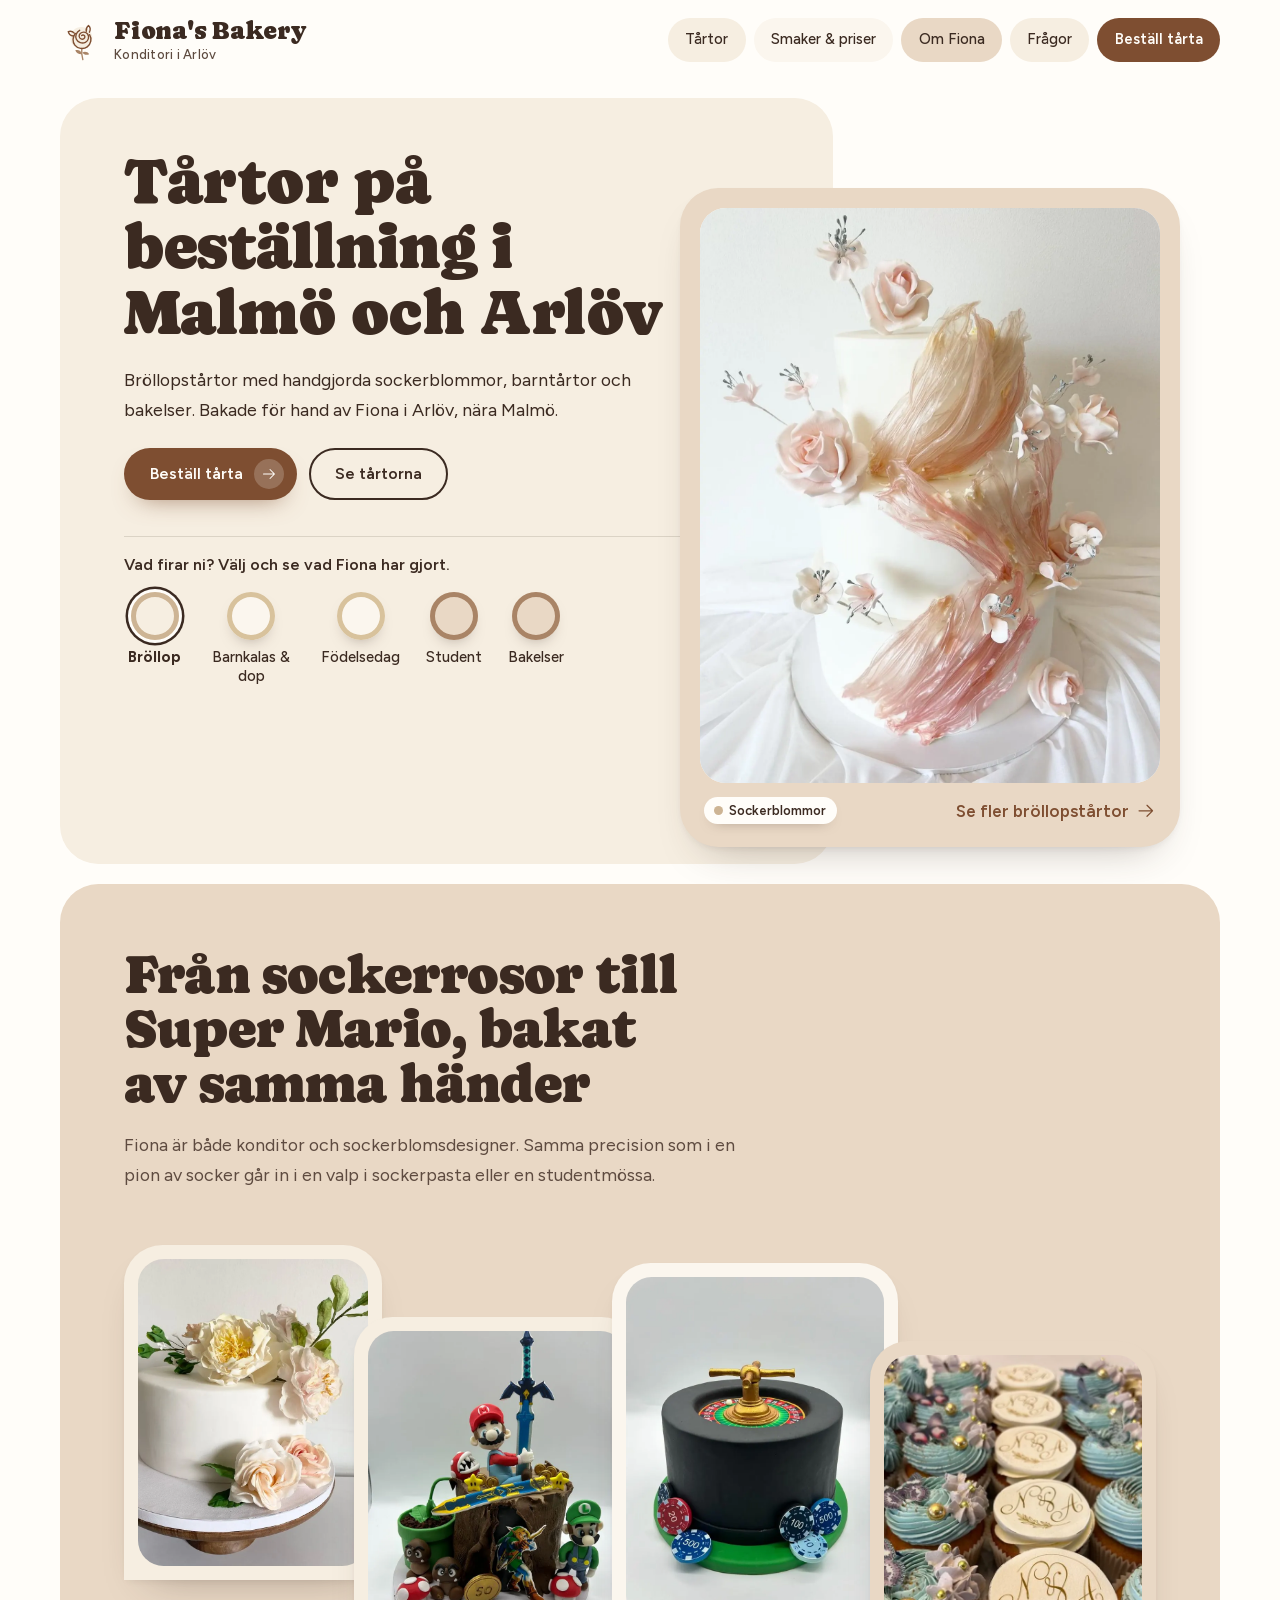
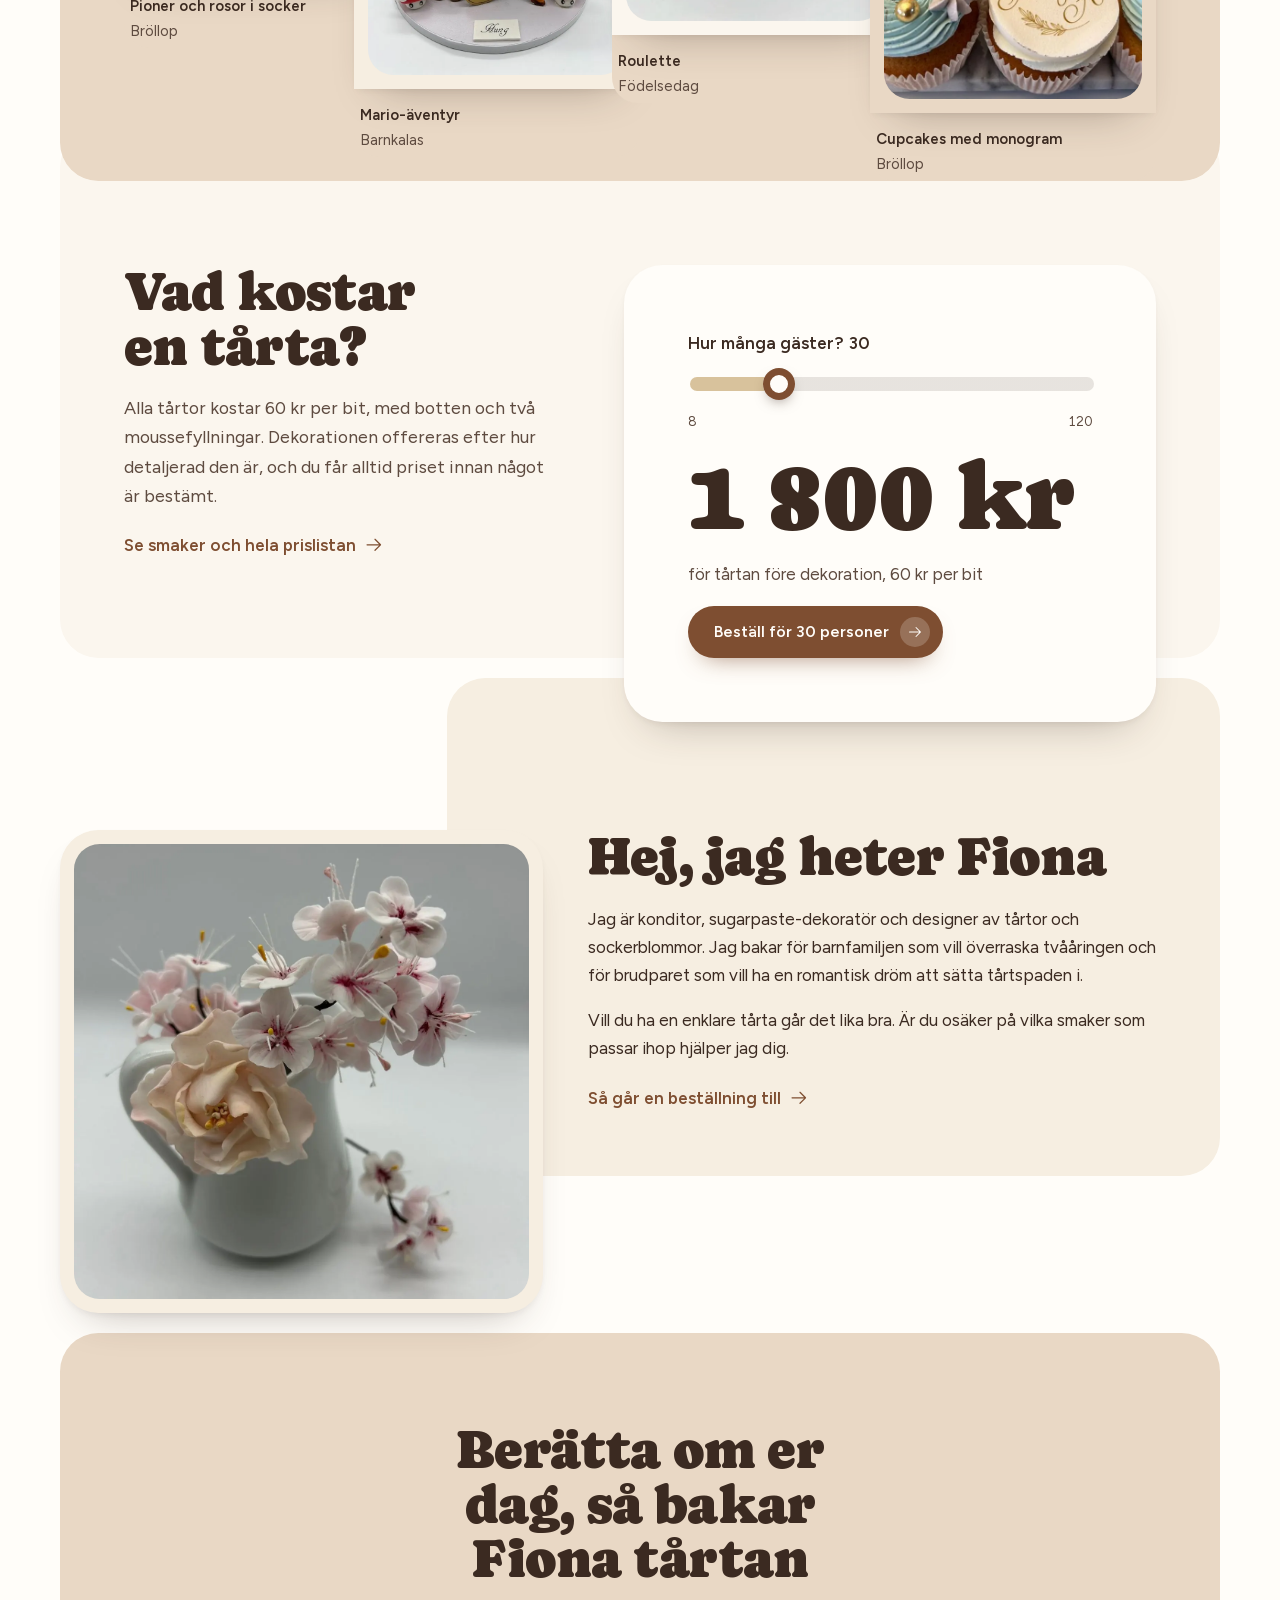
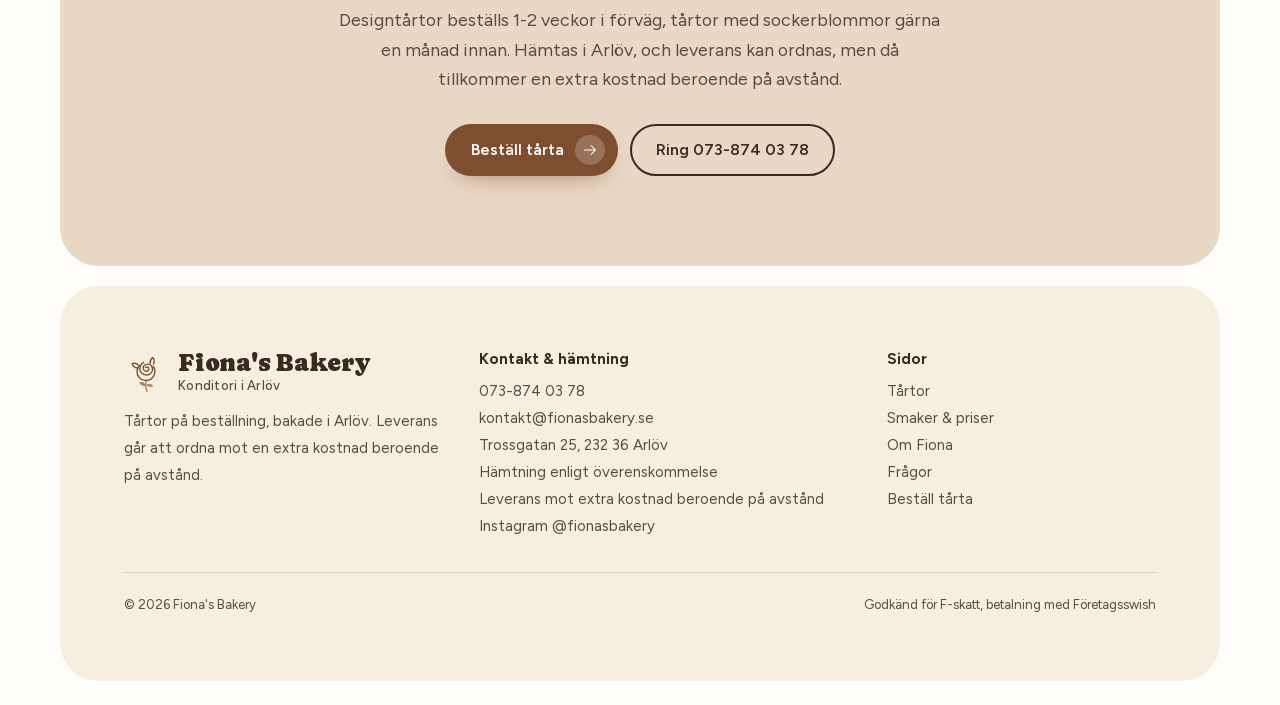
==== commit f103d589: "Inspirationsbild i beställningen, 'Bakelser' i stället för företag, fler bilder i galleriet - Nytt v" ====
--- a/site/index.html
+++ b/site/index.html
@@ -47,7 +47,7 @@
       </div>
       <div class="picker">
         <h2>Vad firar ni? Välj och se vad Fiona har gjort.</h2>
-        <ul class="pots"><li><button type="button" class="pot c-rose" data-occ="brollop" aria-pressed="true"><i></i>Bröllop</button></li><li><button type="button" class="pot c-butter" data-occ="barn" aria-pressed="false"><i></i>Barnkalas & dop</button></li><li><button type="button" class="pot c-butter" data-occ="fest" aria-pressed="false"><i></i>Födelsedag</button></li><li><button type="button" class="pot c-pistachio" data-occ="student" aria-pressed="false"><i></i>Student</button></li><li><button type="button" class="pot c-pistachio" data-occ="bakelser" aria-pressed="false"><i></i>Företag & event</button></li></ul>
+        <ul class="pots"><li><button type="button" class="pot c-rose" data-occ="brollop" aria-pressed="true"><i></i>Bröllop</button></li><li><button type="button" class="pot c-butter" data-occ="barn" aria-pressed="false"><i></i>Barnkalas & dop</button></li><li><button type="button" class="pot c-butter" data-occ="fest" aria-pressed="false"><i></i>Födelsedag</button></li><li><button type="button" class="pot c-pistachio" data-occ="student" aria-pressed="false"><i></i>Student</button></li><li><button type="button" class="pot c-pistachio" data-occ="bakelser" aria-pressed="false"><i></i>Bakelser</button></li></ul>
       </div>
     </div>
     <figure class="photo slab">
@@ -69,7 +69,7 @@
     <figure><div class="slab c-rose"><img src="img/02.webp" width="1000" height="968" alt="Bröllopstårta med pioner och rosor i socker" loading="lazy"></div><figcaption>Pioner och rosor i socker<span>Bröllop</span></figcaption></figure>
     <figure><div class="slab c-rose"><img src="img/16.webp" width="750" height="1000" alt="Barntårta med Mario-figurer i sockerpasta" loading="lazy"></div><figcaption>Mario-äventyr<span>Barnkalas</span></figcaption></figure>
     <figure><div class="slab c-butter"><img src="img/40.webp" width="800" height="1000" alt="Födelsedagstårta formad som ett roulettebord" loading="lazy"></div><figcaption>Roulette<span>Födelsedag</span></figcaption></figure>
-    <figure><div class="slab c-pistachio"><img src="img/07.webp" width="1000" height="750" alt="Cupcakes med monogram till företagsevent" loading="lazy"></div><figcaption>Cupcakes med monogram<span>Företag</span></figcaption></figure>
+    <figure><div class="slab c-pistachio"><img src="img/07.webp" width="1000" height="750" alt="Cupcakes med monogram till bröllop" loading="lazy"></div><figcaption>Cupcakes med monogram<span>Bröllop</span></figcaption></figure>
   </div>
  </div>
 </section>
